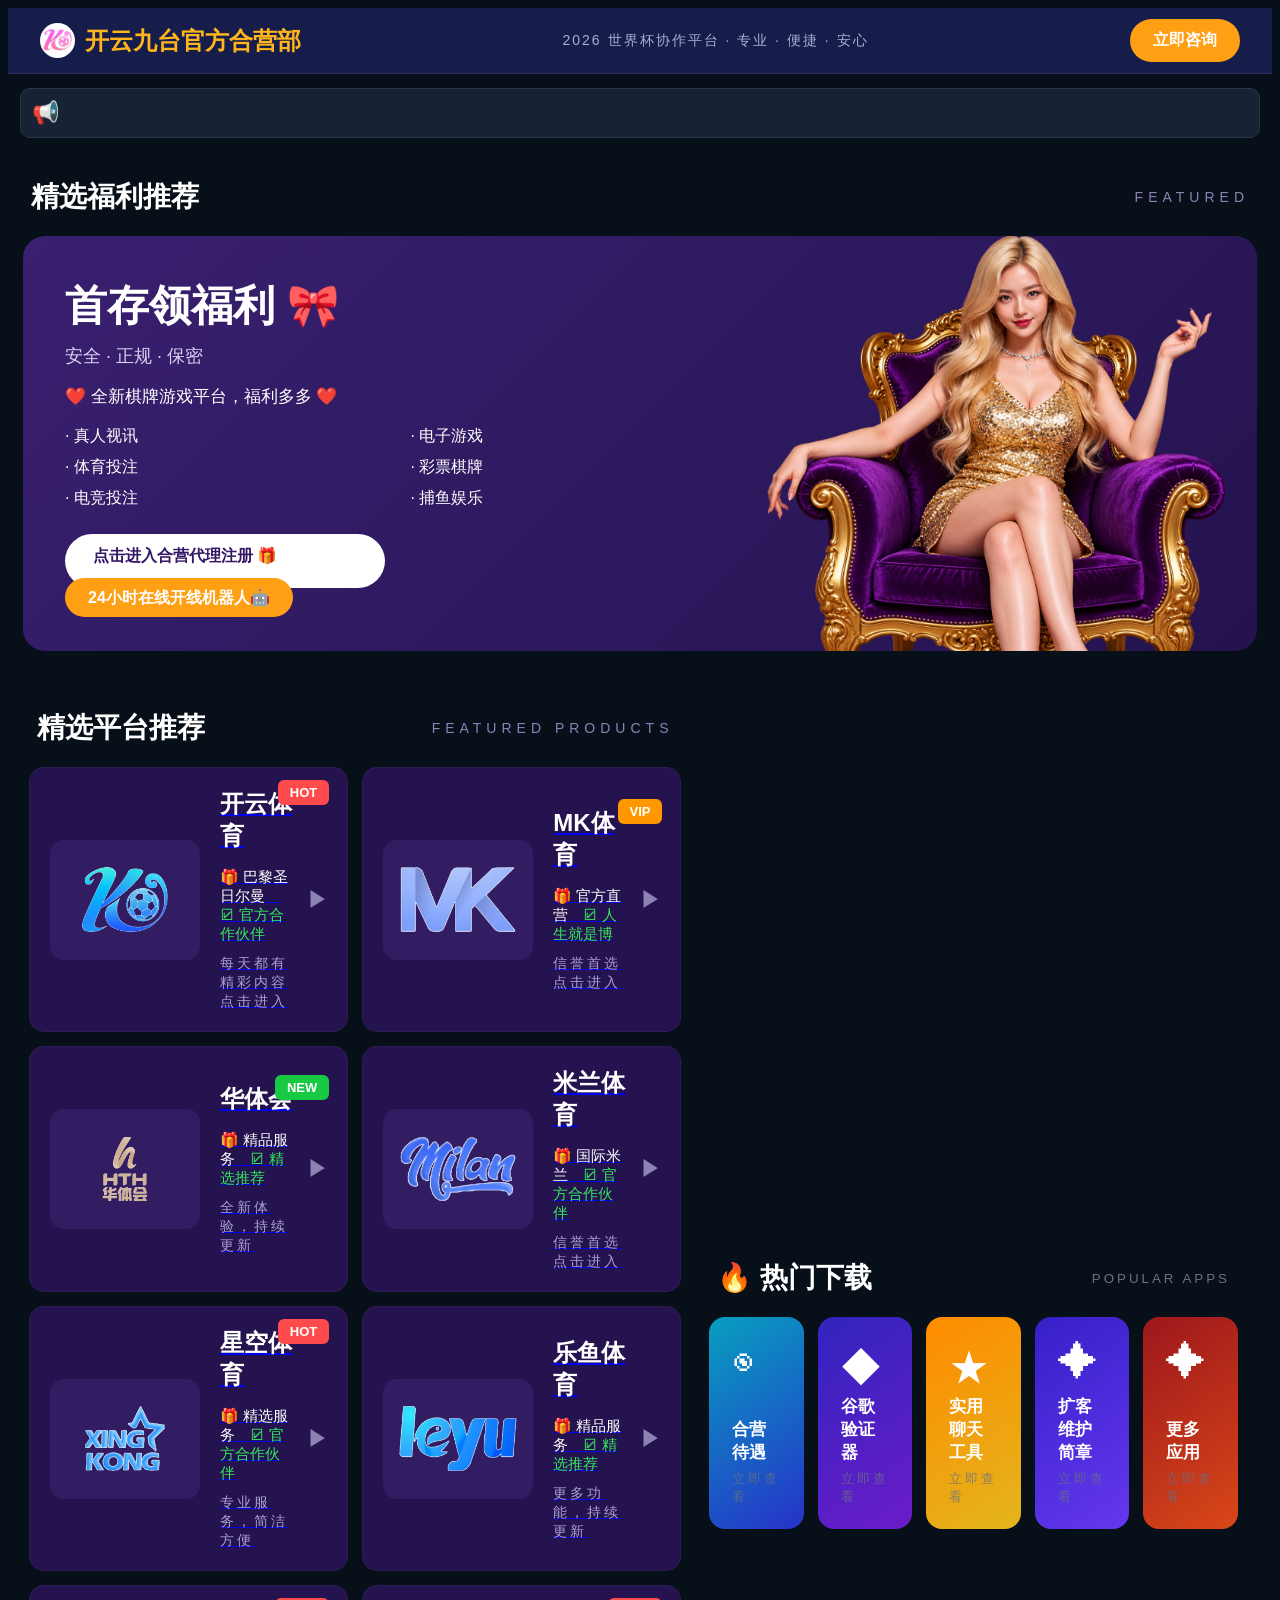
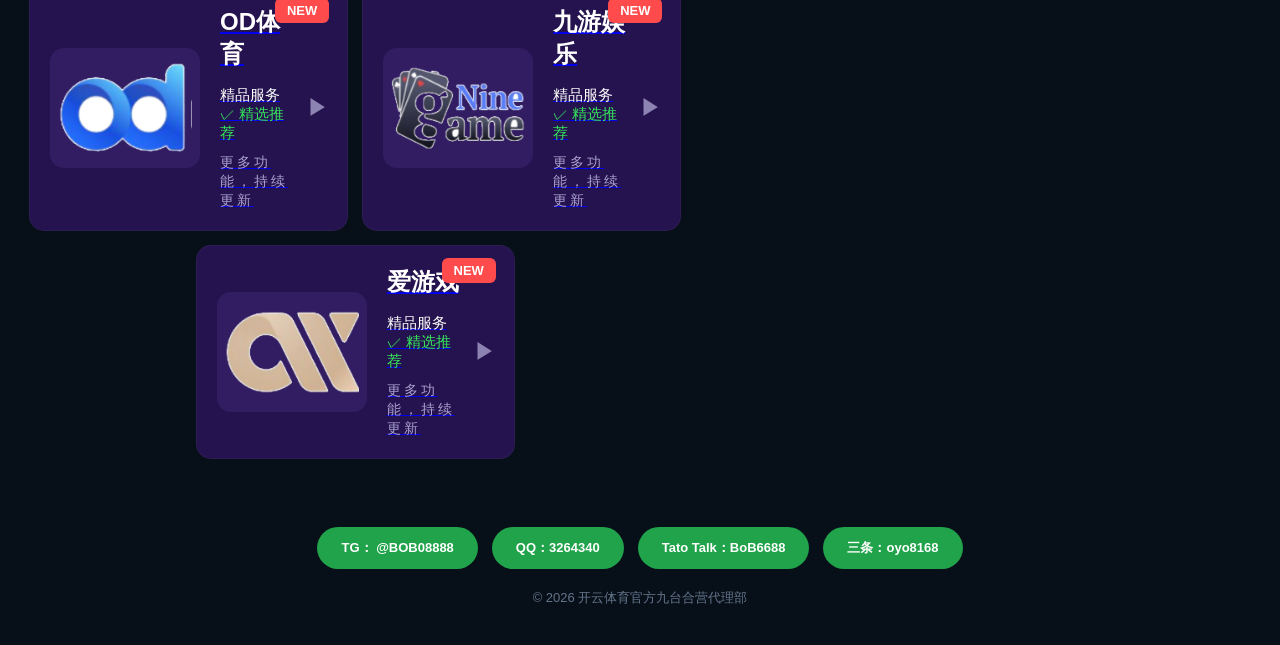
==== index.html @ ffd7486c "Update index.html" ====
<!DOCTYPE html>
<html lang="zh-CN">
<head>
<meta charset="UTF-8">
<meta name="viewport" content="width=device-width, initial-scale=1.0">

<title>官方合营代理部</title>

<style>
/* update */
    *{https://xuz7050-collab.github.io/index.html
    margin:0;
    padding:0;
    box-sizing:border-box;
}

html{
    scroll-behavior:smooth;
}

body{
    background:#071019;
    color:#fff;
    font-family:
        Arial,
        "Microsoft YaHei",
        sans-serif;
}

/* 顶部 */
.topbar{
    height:66px;
    background:#171d4b;
    display:flex;
    align-items:center;
    padding:0 32px;
    gap:30px;
    position:sticky;
    top:0;
    z-index:100;
    border-bottom:1px solid rgba(255,255,255,.08);
}

.logo{
    display:flex;
    align-items:center;
    gap:10px;
    font-size:24px;
    font-weight:bold;
    color:#ffb51b;
}

.logo-icon{
    width:35px;
    height:35px;
    border-radius:50%;
    background:#ffb51b;
    color:#20265b;
    display:flex;
    align-items:center;
    justify-content:center;
    font-size:20px;
}

.slogan{
    flex:1;
    text-align:center;
    color:#a7acce;
    letter-spacing:2px;
    font-size:14px;
}

.top-btn{
    background:#ff9f13;
    color:white;
    padding:11px 23px;
    border-radius:25px;
    text-decoration:none;
    font-weight:bold;
}

/* Banner */
.hero{
    position:relative;
    min-height:320px;
    margin:0 13px 15px;
    padding:42px 38px 80px;
    overflow:hidden;
    border-radius:0 0 25px 25px;

    background:
        linear-gradient(
            115deg,
            #5008df 0%,
            #35107e 55%,
            #42106e 100%
        );
}

.hero-content{
    position:relative;
    z-index:3;
    max-width:620px;
}

.hero-small{
    color:#e5d9ff;
    font-size:17px;
    margin-bottom:10px;
}

.hero h1{
    font-size:36px;
    margin-bottom:12px;
}

.hero p{
    color:#ddd2ff;
    font-size:17px;
    line-height:1.7;
}

.features{
    display:grid;
    grid-template-columns:160px 160px;
    gap:13px;
    margin-top:22px;
    color:#eee6ff;
}

.feature{
    font-size:14px;
}

/* 装饰 */
.circle{
    position:absolute;
    border-radius:50%;
    opacity:.25;
    filter:blur(2px);
}

.circle1{
    width:320px;
    height:320px;
    right:100px;
    top:-160px;
    background:#a86cff;
}

.circle2{
    width:240px;
    height:240px;
    right:300px;
    bottom:-150px;
    background:#742cff;
}

.star{
    position:absolute;
    right:130px;
    top:45px;
    font-size:190px;
    opacity:.12;
}

/* 进入栏 */
.entry{
    position:absolute;
    left:38px;
    right:38px;
    bottom:30px;
    height:54px;

    background:linear-gradient(
        90deg,
        #ffffff,
        #f0eaff
    );

    border-radius:14px;

    color:#202035;
    display:flex;
    align-items:center;
    padding:0 35px;

    text-decoration:none;
    font-size:19px;

    box-shadow:
        0 8px 25px rgba(0,0,0,.25);
}

.entry span{
    margin-left:15px;
}

/* 区块 */
.section{
    padding:18px 13px;
}

.section-title{
    display:flex;
    align-items:center;
    gap:15px;
    margin:0 8px 15px;
}

.section-title h2{
    font-size:23px;
}

.section-title small{
    margin-left:auto;
    color:#697183;
    letter-spacing:3px;
}

/* 产品卡片 */
.products{
    display:grid;
    grid-template-columns:
        repeat(3,1fr);
    gap:14px;
}

.card{
    min-height:165px;
    background:#291654;
    border-radius:16px;

    display:flex;
    align-items:center;

    padding:20px;

    position:relative;
    overflow:hidden;

    transition:
        transform .2s,
        background .2s;
}

.card:hover{
    transform:translateY(-3px);
    background:#321c64;
}

.card-icon{
    width:140px;
    height:125px;

    border-radius:13px;

    background:#351d68;

    display:flex;
    align-items:center;
    justify-content:center;

    font-size:52px;
    font-weight:bold;

    flex-shrink:0;
}

.a{color:#4fd6ff;}
.b{color:#ff9b35;}
.c{color:#b5d6ff;}
.d{color:#63a8ff;}
.e{color:#7ebaff;}
.f{color:#6bc8ff;}

.card-info{
    padding-left:18px;
    padding-right:30px;
}

.card-info h3{
    font-size:22px;
    margin-bottom:15px;
}

.card-info p{
    font-size:14px;
    color:#eee8ff;
    margin-bottom:13px;
}

.card-info p span{
    color:#52ee68;
}

.card-info small{
    color:#aaa0c7;
}

.arrow{
    position:absolute;
    right:8px;
    top:50%;

    transform:translateY(-50%);

    color:#8d84af;
    font-size:40px;

    text-decoration:none;
}

.badge{
    position:absolute;
    top:12px;
    right:48px;

    padding:5px 11px;

    border-radius:5px;

    font-size:12px;
    font-weight:bold;
}

.hot{
    background:#ff5148;
}

.vip{
    background:#ff9f00;
}

.new{
    background:#2ad83d;
}

/* 热门下载 */
.downloads{
    padding-top:38px;
}

.download-list{
    display:grid;
    grid-template-columns:
        repeat(5,1fr);
    gap:14px;
}

.download{
    min-height:145px;

    border-radius:16px;

    padding:23px;

    color:white;
    text-decoration:none;

    display:flex;
    flex-direction:column;
    justify-content:flex-end;

    background:
        linear-gradient(
            145deg,
            #079fc0,
            #2632c9
        );
}

.download:nth-child(2){
    background:
        linear-gradient(
            145deg,
            #3124bf,
            #6b1cc8
        );
}

.download:nth-child(3){
    background:
        linear-gradient(
            145deg,
            #ff8b00,
            #e3b51c
        );
}

.download:nth-child(4){
    background:
        linear-gradient(
            145deg,
            #3720c8,
            #6437ef
        );
}

.download:nth-child(5){
    background:
        linear-gradient(
            145deg,
            #9d171c,
            #d94718
        );
}

.download-icon{
    font-size:40px;
    margin-bottom:auto;
}

.download strong{
    font-size:17px;
}

.download small{
    margin-top:6px;
    opacity:.75;
}

/* 页脚 */
footer{
    text-align:center;
    color:#626b79;
    padding:40px 20px;
    font-size:13px;
}

/* 平板 */
@media(max-width:900px){

    .slogan{
        display:none;
    }

    .products{
        grid-template-columns:
            repeat(2,1fr);
    }

    .download-list{
        grid-template-columns:
            repeat(3,1fr);
    }

    .hero h1{
        font-size:30px;
    }
}

/* 手机 */
@media(max-width:600px){

    .topbar{
        height:58px;
        padding:0 15px;
    }

    .logo{
        font-size:20px;
    }

    .top-btn{
        padding:8px 14px;
        font-size:13px;
    }

    .hero{
        margin:0 8px 10px;
        min-height:350px;
        padding:30px 20px 80px;
    }

    .hero h1{
        font-size:27px;
    }

    .features{
        grid-template-columns:
            repeat(2,130px);
    }

    .entry{
        left:20px;
        right:20px;
        bottom:24px;
        padding:0 20px;
    }

    .products{
        grid-template-columns:1fr;
    }

    .card{
        min-height:140px;
    }

    .card-icon{
        width:100px;
        height:100px;
        font-size:40px;
    }

    .card-info h3{
        font-size:19px;
    }

    .download-list{
        grid-template-columns:
            repeat(2,1fr);
    }

    .section-title small{
        display:none;
    }
}

/* 精选推荐卡片 */
.featured-section {
    max-width: none;
    margin: 40px 15px;
    padding: 0;
}

.section-title {
    display: flex;
    align-items: center;
    justify-content: space-between;
    margin-bottom: 20px;
}

.title-left {
    display: flex;
    align-items: center;
    gap: 10px;
}

.title-left .star {
    color: #ffb000;
    font-size: 24px;
}

.section-title h2 {
    margin: 0;
    color: #fff;
    font-size: 28px;
}

.featured-en {
    color: #8d82b5;
    letter-spacing: 5px;
    font-size: 14px;
}

.featured-card {
    position: relative;
    min-height: 330px;
    overflow: hidden;
    border-radius: 22px;
    background: linear-gradient(135deg, #392070, #24134f);
    padding: 42px;
    display: flex;
    align-items: center;
}

.featured-content {
    position: relative;
    z-index: 2;
    width: 58%;
}

.featured-content .game-button,
.featured-content .new-button {
    display: flex !important;
    align-items: center !important;
    justify-content: center !important;

    width: 320px !important;
    min-width: 320px !important;
    height: 54px !important;

    box-sizing: border-box !important;
}

.featured-content .game-button {
    margin-top: 25px !important;
}

.featured-content .new-button {
    margin: 0 !important;
    position: relative !important;
    top: 25px !important;
}
.featured-content .game-button,
.featured-content .new-button {
    display: block !important;
    float: none !important;
    clear: both !important;
}

.featured-content .new-button {
    margin-top: 25px !important;
}
.featured-content h1 {
    margin: 0 0 10px;
    color: #fff;
    font-size: 42px;
}

.featured-content .sub-title {
    margin: 0 0 12px;
    color: #d9d0f2;
    font-size: 18px;
}

.featured-content .description {
    color: #fff;
    font-size: 17px;
    margin-bottom: 18px;
}

.feature-list {
    display: grid;
    grid-template-columns: repeat(2, minmax(120px, 1fr));
    gap: 10px 24px;
    color: #fff;
    font-size: 16px;
}

.game-button {
    display: inline-flex;
    align-items: center;
    gap: 12px;
    margin-top: 25px;
    padding: 12px 28px;
    border-radius: 30px;
    background: #fff;
    color: #321765;
    text-decoration: none;
    font-weight: bold;
}

.featured-image {
    position: absolute;
    right: 0;
    top: 0;
    width: 42%;
    height: 100%;
    overflow: hidden;
    border-radius: 0 22px 22px 0;
}

.featured-image img {
    width: 100%;
    height: 100%;
    object-fit: cover;
    object-position: center;
}

@media (max-width: 768px) {
    .featured-card {
        padding: 28px;
    }

    .featured-content {
        width: 100%;
    }

    .featured-image {
        opacity: 1;
        width: 55%;
    }

    .featured-content h1 {
        font-size: 32px;
    }
.featured-image img{
    width:100%;
    height:100%;
    object-fit:contain;
    object-position:center top;
    }
.image-popup{
    display:none;
    position:fixed;
    inset:0;
    z-index:9999;
    background:rgba(0,0,0,.85);
    align-items:center;
    justify-content:center;
    padding:30px;
}

.popup-images{
    width:90%;
    max-width:1200px;
    max-height:90vh;
    display:grid;
    grid-template-columns:repeat(2,1fr);
    gap:15px;
    overflow-y:auto;
}

.popup-images img{
    width:100%;
    max-height:42vh;
    object-fit:contain;
    border-radius:12px;
    background:#111;
}

.image-popup-close{
    position:absolute;
    top:20px;
    right:30px;
    z-index:10000;
    font-size:40px;
    color:#fff;
    cursor:pointer;
    }
/* 手机端自适应 */
@media screen and (max-width:768px){

    body{
        padding:12px;
        overflow-x:hidden;
    }

    /* 顶部导航 */
    .topbar{
        height:auto;
        min-height:70px;
        padding:10px 14px;
        flex-wrap:wrap;
        gap:8px;
    }

    .logo{
        max-width:65%;
    }

    .logo span{
        font-size:18px;
    }

    .slogan{
        display:none;
    }

    .top-btn{
        padding:10px 16px;
        font-size:14px;
    }

    /* 各区域 */
    .section{
        width:100%;
        margin:0 auto;
    }

    /* 精选推荐 */
    .featured-section{
        width:100%;
    }

    .featured-section img{
        width:100%;
        height:auto;
    }

    /* 精选产品改成一列 */
    .products-grid{
        grid-template-columns:1fr !important;
        width:100%;
        gap:16px;
    }

    .product-card{
        width:100%;
        box-sizing:border-box;
        min-width:0;
    }

    /* 产品卡片内部不要被挤成竖排 */
    .product-card{
        display:flex;
        align-items:center;
        gap:14px;
    }

    .product-card img{
        width:110px;
        height:110px;
        flex-shrink:0;
        object-fit:contain;
    }

    .product-info{
        min-width:0;
        flex:1;
    }

    .product-info h3{
        font-size:20px;
        white-space:normal;
    }

    /* 热门下载 */
    .download-list{
        grid-template-columns:repeat(2,1fr) !important;
        gap:10px;
    }

    .download{
        min-height:120px;
        padding:15px;
    }

    .download-icon{
        font-size:30px;
    }

    /* 标题 */
    .section-title{
        text-align:center;
    }

    .section-title h2{
        font-size:26px;
    }

    /* 手机底部 */
    footer{
        padding:20px 10px;
        text-align:center;
    }
/* 手机端自适应 */
@media screen and (max-width:768px){

    body{
        padding:10px;
        overflow-x:hidden;
    }

    .topbar{
        height:auto;
        min-height:70px;
        padding:10px 12px;
        flex-wrap:wrap;
    }

    .slogan{
        display:none;
    }

    .logo span{
        font-size:18px;
    }

    .top-btn{
        padding:10px 15px;
        font-size:14px;
    }

    .section{
        width:100%;
    }

    .featured-section{
        width:100%;
    }

    .featured-section img{
        width:100%;
        height:auto;
    }

    .products-grid{
        grid-template-columns:1fr !important;
        width:100%;
        gap:15px;
    }

    .product-card{
        width:100%;
        min-width:0;
        box-sizing:border-box;
    }

    .download-list{
        grid-template-columns:repeat(2,1fr) !important;
        gap:10px;
    }

    .download{
        min-height:115px;
        padding:14px;
    }

    .section-title{
        text-align:center;
    }

    .section-title h2{
        font-size:26px;
    }

    footer{
        padding:20px 10px;
        text-align:center;
    }
}
}
 
/* 手机端最终布局修复 */
@media screen and (max-width:768px){

    .section-title{
        width:100% !important;
        display:block !important;
        text-align:center !important;
    }

    .section-title h2{
        width:auto !important;
        display:block !important;
        white-space:nowrap !important;
        writing-mode:horizontal-tb !important;
        font-size:26px !important;
        margin:0 0 5px !important;
    }

    .section-title small{
        display:block !important;
        white-space:nowrap !important;
        letter-spacing:4px !important;
    }

    .products-section{
        width:100% !important;
        box-sizing:border-box !important;
    }

    .products-grid{
        display:grid !important;
        grid-template-columns:1fr !important;
        width:100% !important;
        gap:16px !important;
        box-sizing:border-box !important;
    }

    .product-card{
        width:100% !important;
        min-width:0 !important;
        max-width:none !important;
        box-sizing:border-box !important;
    }
@media screen and (max-width:768px){

  .products-section{
    width:100% !important;
    padding:20px 12px !important;
    box-sizing:border-box !important;
  }

  .products-section .section-title{
    width:100% !important;
    display:flex !important;
    flex-direction:column !important;
    align-items:center !important;
    justify-content:center !important;
    text-align:center !important;
    margin:0 0 18px !important;
  }

  .products-section .title-left{
    width:100% !important;
    display:flex !important;
    flex-direction:row !important;
    align-items:center !important;
    justify-content:center !important;
    gap:8px !important;
  }

  .products-section .section-title h2{
    width:auto !important;
    height:auto !important;
    writing-mode:horizontal-tb !important;
    white-space:nowrap !important;
    word-break:keep-all !important;
    overflow-wrap:normal !important;
    font-size:26px !important;
    margin:0 !important;
  }

  .products-section .featured-en{
    display:block !important;
    width:auto !important;
    white-space:nowrap !important;
    writing-mode:horizontal-tb !important;
    margin-top:5px !important;
    font-size:11px !important;
    letter-spacing:2px !important;
  }

  .products-grid-new{
    display:grid !important;
    grid-template-columns:1fr !important;
    width:100% !important;
    max-width:100% !important;
    margin:0 !important;
    padding:0 !important;
    gap:14px !important;
  }

  .product-card-new{
    display:flex !important;
    flex-direction:row !important;
    align-items:center !important;
    width:100% !important;
    max-width:100% !important;
    min-width:0 !important;
    min-height:140px !important;
    height:auto !important;
    box-sizing:border-box !important;
  }

  .product-card-new,
  .product-card-new *{
    writing-mode:horizontal-tb !important;
    text-orientation:mixed !important;
  }

  .product-logo-new{
    width:95px !important;
    height:95px !important;
    min-width:95px !important;
    margin:10px !important;
    flex-shrink:0 !important;
  }

  .product-info-new{
    flex:1 !important;
    min-width:0 !important;
    width:auto !important;
    padding:15px 42px 15px 8px !important;
    box-sizing:border-box !important;
  }

  .product-info-new h3{
    writing-mode:horizontal-tb !important;
    white-space:nowrap !important;
    word-break:keep-all !important;
    font-size:20px !important;
    margin:0 0 8px !important;
  }

  .product-info-new p{
    writing-mode:horizontal-tb !important;
    white-space:normal !important;
    word-break:normal !important;
    font-size:13px !important;
    margin:0 0 6px !important;
  }

  .product-info-new small{
    writing-mode:horizontal-tb !important;
    white-space:normal !important;
    word-break:normal !important;
    font-size:12px !important;
  }

  .product-arrow-new{
    right:10px !important;
    font-size:18px !important;
  }

  .product-card-new .badge{
    right:10px !important;
    top:8px !important;
    font-size:11px !important;
    padding:4px 8px !important;
  }

  .download-list{
    grid-template-columns:repeat(2,1fr) !important;
    width:100% !important;
}
}
}
}   
/* 热门下载按钮动感效果 */
.download{
  position:relative;
  overflow:hidden;
  transition:transform .25s ease,box-shadow .25s ease,filter .25s ease;
  cursor:pointer;
}

.download:hover{
  transform:translate3d(0,-10px,0) scale(1.06) !important;
box-shadow:0 20px 45px rgba(160,120,255,.65) !important;
filter:brightness(1.2) !important;
  z-index:2;
}

.download::after{
  content:"";
  position:absolute;
  top:0;
  left:-120%;
  width:60%;
  height:100%;
  background:linear-gradient(
    110deg,
    transparent,
    rgba(255,255,255,.28),
    transparent
  );
  transform:skewX(-20deg);
  transition:left .55s ease;
  pointer-events:none;
}

.download:hover::after{
  left:130%;
}

.download-icon{
  transition:transform .25s ease;
}

.download:hover .download-icon{
  transform:scale(1.18) rotate(8deg);
}
   
.download-list .download:hover{
    transform:translateY(-12px) scale(1.08) !important;
    box-shadow:0 20px 50px rgba(150,100,255,.8) !important;
    filter:brightness(1.25) !important;
}

.download-list .download:hover .download-icon{
    transform:scale(1.25) rotate(12deg) !important;
}
/* 精选产品卡片动感效果 */
.product-card-new{
    position:relative;
    overflow:hidden;
    transition:transform .25s ease,box-shadow .25s ease,filter .25s ease;
    cursor:pointer;
}

.product-card-new:hover{
    transform:translate3d(0,-10px,0) scale(1.03) !important;
    box-shadow:0 20px 45px rgba(160,120,255,.65) !important;
    filter:brightness(1.15) !important;
    z-index:2;
}
/* 进入游戏按钮动效 */
.game-button{
    transition:transform .25s ease,box-shadow .25s ease,filter .25s ease;
    cursor:pointer;
}

.game-button:hover{
    transform:translateY(-5px) scale(1.06) !important;
    box-shadow:0 10px 28px rgba(160,120,255,.65) !important;
    filter:brightness(1.15) !important;
}

.game-button:hover span:last-child{
    transform:scale(1.2) rotate(8deg);
}

.game-button span:last-child{
    display:inline-block;
    transition:transform .25s ease;
}
/* 立即咨询按钮动效 */
.top-btn{
    transition:transform .25s ease,box-shadow .25s ease,filter .25s ease;
    cursor:pointer;
}

.top-btn:hover{
    transform:translateY(-4px) scale(1.06) !important;
    box-shadow:0 10px 28px rgba(255,170,40,.55) !important;
    filter:brightness(1.12) !important;
}
</style>
</head>

<body>

<!-- 顶部 -->
<header class="topbar">

    <div class="logo">
        <img src="logo.png.jpg" alt="Logo" class="logo-icon">
        <span>开云九台官方合营部</span>
    </div>

    <div class="slogan">
        2026 世界杯协作平台 · 专业 · 便捷 · 安心
    </div>

    <a href="https://t.me/BOB08888" class="top-btn">
        立即咨询
    </a>

</header>
<div class="notice-bar">
    <span class="notice-icon">📢</span>
    <div class="notice-window">
        <div class="notice-text">
            欢迎访问开云九台官方合营　·　最新消息持续更新　·　更多信息请查看页面内容　·　待遇扶持业界高　·　资金安全　·　大额无忧　·　信誉至上　·　诚挚合作
        </div>
    </div>
</div>

<main>

<section class="featured-section">

    <div class="section-title">
        <div class="title-left">
            <span class="star">★</span>
            <h2>精选福利推荐</h2>
        </div>
        <span class="featured-en">FEATURED</span>
    </div>

    <div class="featured-card">

        <div class="featured-content">

            <h1>首存领福利 🎀</h1>

            <p class="sub-title">安全 · 正规 · 保密</p>

            <p class="description">❤️ 全新棋牌游戏平台，福利多多 ❤️</p>

            <div class="feature-list">
                <div>· 真人视讯</div>
                <div>· 电子游戏</div>
                <div>· 体育投注</div>
                <div>· 彩票棋牌</div>
                <div>· 电竞投注</div>
                <div>· 捕鱼娱乐</div>
            </div>

           <a href="https://www.de0n4k.vip:6677/?growCode=lo88168" class="game-button"
onclick="return goDeviceLink(event,'https://www.4pg3n8.vip:6677/?growCode=lo88168','https://www.de0n4k.vip:6677/?growCode=lo88168');">
                <span>点击进入合营代理注册</span>
                <span>🎁</span>
            </a>

<a href="zhaoshang.html" class="top-btn">
    24小时在线开线机器人🤖
</a>

</div>

        <div class="featured-image">
            <img src="log.png" alt="Featured">
        </div>

    </div>

</section>


   <section class="section" id="products">

    <div class="section-title">


   <section class="products-section">
  <div class="section-title">
    <div class="title-left">
      <span class="star">★</span>
      <h2 style="writing-mode:horizontal-tb !important;white-space:nowrap !important;word-break:keep-all !important;width:auto !important;height:auto !important;">精选平台推荐</h2>
    </div>
    <span class="featured-en">FEATURED PRODUCTS</span>
  </div>

  <div class="products-grid-new">

    <a href="https://www.a62ug4.vip:9162/?growCode=lo88168" class="product-card-new"
onclick="return goDeviceLink(event,'https://www.pwq6o9.vip:9553/?growCode=lo88168','https://www.a62ug4.vip:9162/?growCode=lo88168');">
      <div class="product-logo-new">
        <img src="logo1.png" alt="Logo 1">
      </div>
      <div class="product-info-new">
        <span class="badge hot">HOT</span>
        <h3>开云体育</h3>
        <p>🎁 巴黎圣日尔曼　<span>☑ 官方合作伙伴</span></p>
        <small>每天都有精彩内容 点击进入</small>
      </div>
      <div class="product-arrow-new">▶</div>
    </a>

    <a href="https://www.dljkew.vip:6501/?growCode=lo88168"
   class="product-card-new"
   onclick="return goDeviceLink(event, 'https://www.28e725.vip:9962/?growCode=lo88168   ', 'https://www.dljkew.vip:6501/?growCode=lo88168');">
      <div class="product-logo-new">
        <img src="logo2.png" alt="Logo 2">
      </div>
      <div class="product-info-new">
        <span class="badge vip">VIP</span>
        <h3>MK体育</h3>
        <p>🎁 官方直营　<span>☑ 人生就是博</span></p>
        <small>信誉首选 点击进入</small>
      </div>
      <div class="product-arrow-new">▶</div>
    </a>

    <a href="https://www.5g7lh6.vip:6506/?growCode=lo88168"
   class="product-card-new"
   onclick="return goDeviceLink(event, 'https://www.h38x6o.vip:9070/?growCode=lo88168', 'https://www.5g7lh6.vip:6506/?growCode=lo88168');">
      <div class="product-logo-new">
        <img src="logo3.png" alt="Logo 3">
      </div>
      <div class="product-info-new">
        <span class="badge new">NEW</span>
        <h3>华体会</h3>
        <p>🎁 精品服务　<span>☑ 精选推荐</span></p>
        <small>全新体验，持续更新</small>
      </div>
      <div class="product-arrow-new">▶</div>
    </a>

    <a href="https://www.6hw0fs.vip:9443/?growCode=lo88168"
   class="product-card-new"
   onclick="return goDeviceLink(event, 'https://www.dxcmag.vip:9971/?growCode=lo88168', 'https://www.6hw0fs.vip:9443/?growCode=lo88168');">
      <div class="product-logo-new">
        <img src="logo4.png" alt="Logo 4">
      </div>
      <div class="product-info-new">
        <h3>米兰体育</h3>
        <p>🎁 国际米兰　<span>☑ 官方合作伙伴</span></p>
        <small>信誉首选 点击进入</small>
      </div>
      <div class="product-arrow-new">▶</div>
    </a>

    <a href="https://www.de0n4k.vip:6677/?growCode=lo88168"
   class="product-card-new"
   onclick="return goDeviceLink(event, 'https://www.4pg3n8.vip:6677/?growCode=lo88168', 'https://www.de0n4k.vip:6677/?growCode=lo88168');">
      <div class="product-logo-new">
        <img src="logo5.png" alt="Logo 5">
      </div>
      <div class="product-info-new">
        <span class="badge hot">HOT</span>
        <h3>星空体育</h3>
        <p>🎁 精选服务　<span>☑ 官方合作伙伴</span></p>
        <small>专业服务，简洁方便</small>
      </div>
      <div class="product-arrow-new">▶</div>
    </a>

    <a href="https://www.psd7a4.vip:6509/?growCode=lo88168"
   class="product-card-new"
   onclick="return goDeviceLink(event, 'https://www.bvxe16.vip:9033/?growCode=lo88168', 'https://www.psd7a4.vip:6509/?growCode=lo88168');">
      <div class="product-logo-new">
        <img src="logo6.png" alt="Logo 6">
      </div>
      <div class="product-info-new">
        <h3>乐鱼体育</h3>
        <p>🎁 精品服务　<span>☑ 精选推荐</span></p>
        <small>更多功能，持续更新</small>
      </div>
      <div class="product-arrow-new">▶</div>
    </a>
<a href="#"
   class="product-card-new"
   onclick="return goDeviceLink(event, 'https://www.v0hdel.vip:6660/?growCode=lo88168', 'https://www.nxgwe6.vip:8899/?growCode=lo88168')">
    <div class="product-logo-new">
        <img src="product7-transparent.png" alt="测试图片">
    </div>
    <div class="product-info-new">
        <span class="badge hot">NEW</span>
        <h3>OD体育</h3>
        <p>精品服务 <span>✓ 精选推荐</span></p>
        <small>更多功能，持续更新</small>
    </div>
    <div class="product-arrow-new">▶</div>
</a>

<!-- 第8个卡片 -->
<a href="#"
   class="product-card-new"
   onclick="return goDeviceLink(event, 'https://www.o89rtw.vip:6502/?growCode=lo88168', 'https://www.4hmxx8.vip:8666/?growCode=lo88168')">
   <div class="product-logo-new">
        <img src="product8-transparent.png" alt="测试图片">
    </div>
    <div class="product-info-new">
        <span class="badge hot">NEW</span>
        <h3>九游娱乐</h3>
        <p>精品服务 <span>✓ 精选推荐</span></p>
        <small>更多功能，持续更新</small>
    </div>
    <div class="product-arrow-new">▶</div>
</a>

<!-- 第9个卡片 -->
<a href="#"
   class="product-card-new"
   onclick="return goDeviceLink(event, 'https://www.4vdpz2.vip:9168/?growCode=lo88168', 'https://www.rqs5na.vip:9033/?growCode=lo88168')">
    <div class="product-logo-new">
       <img src="product9-transparent.png" alt="测试图片">
    </div>
    <div class="product-info-new">
        <span class="badge hot">NEW</span>
        <h3>爱游戏</h3>
        <p>精品服务 <span>✓ 精选推荐</span></p>
        <small>更多功能，持续更新</small>
    </div>
    <div class="product-arrow-new">▶</div>
</a>

  </div>
</section>

<style>
   .new-button {
    display: flex;
    align-items: center;
    justify-content: center;

    width: 320px;
    height: 54px;

    margin: 15px 0 0 0;
    padding: 0 28px;

    box-sizing: border-box;
    border-radius: 30px;

    text-align: center;
    text-decoration: none;

    background: #36bfff;
    color: #fff;

    font-size: 19px;
    font-weight: bold;

    box-shadow: 0 8px 25px rgba(0,0,0,.25);
    transition: transform .25s ease,
                box-shadow .25s ease,
                filter .25s ease;
}

.new-button:hover {
    transform: translateY(-3px);
    filter: brightness(1.1);
}

.products-grid-new {
  display: grid;
  grid-template-columns: repeat(2, 1fr);
  gap: 14px;
  margin-top: 20px;
}
.products-grid-new .product-card-new:last-child {
    grid-column: 1 / -1;
    justify-self: center;
    width: 100%;
    max-width: calc((100% - 14px) / 2);
}
.product-card-new {
  position: relative;
  min-height: 150px;
  display: flex;
  align-items: center;
  background: #25134f;
  border-radius: 15px;
  overflow: hidden;
  border: 1px solid rgba(255,255,255,.04);
}

.product-logo-new {
  width: 150px;
  height: 120px;
  margin-left: 20px;
  flex-shrink: 0;
  display: flex;
  align-items: center;
  justify-content: center;
  background: #321d63;
  border-radius: 14px;
  overflow: hidden;
}

.product-logo-new img {
  width: 100%;
  height: 100%;
  object-fit: contain;
  padding: 8px;
}

.product-info-new {
  position: relative;
  flex: 1;
  min-width: 0;
  padding: 20px;
  padding-right: 55px;
}

.product-info-new h3 {
  margin: 0 0 16px;
  color: #fff;
  font-size: 24px;
}

.product-info-new p {
  margin: 0 0 10px;
  color: #fff;
  font-size: 15px;
}

.product-info-new p span {
  color: #35e65c;
}

.product-info-new small {
  color: #aaa0d0;
  font-size: 14px;
}

.product-arrow-new {
  position: absolute;
  right: 18px;
  top: 50%;
  transform: translateY(-50%);
  color: #8d83b3;
  font-size: 22px;
}

.badge {
  position: absolute;
  right: 18px;
  top: 12px;
  padding: 5px 12px;
  border-radius: 6px;
  color: #fff;
  font-size: 13px;
  font-weight: bold;
}

.badge.hot {
  background: #ff4b4b;
}

.badge.vip {
  background: #ff9800;
}

.badge.new {
  background: #18c943;
}

@media (max-width: 768px) {
  .products-grid-new {
    grid-template-columns: 1fr;
  }

  .product-logo-new {
    width: 110px;
    height: 100px;
    margin-left: 12px;
  }

  .product-info-new {
    padding: 15px;
  }

  .product-info-new h3 {
    font-size: 20px;
  }
}
.notice-bar{
    width:calc(100% - 24px);
    height:50px;
    margin:14px auto 20px;
    display:flex;
    align-items:center;
    overflow:hidden;
    background:#172235;
    border:1px solid #26354d;
    border-radius:10px;
    box-sizing:border-box;
}

.notice-icon{
    flex:0 0 48px;
    text-align:center;
    font-size:22px;
}

.notice-window{
    flex:1;
    overflow:hidden;
    white-space:nowrap;
}

.notice-text{
    display:inline-block;
    padding-left:100%;
    animation:notice-scroll 18s linear infinite;
    color:#cbd5e1;
    font-size:15px;
}

@keyframes notice-scroll{
    from{
        transform:translateX(0);
    }
    to{
        transform:translateX(-100%);
    }
    }
    
.image-popup{
    display:none;
    position:fixed;
    inset:0;
    background:rgba(0,0,0,.75);
    z-index:9999;
    align-items:center;
    justify-content:center;
}

.popup-images{
    width:90%;
    max-height:90vh;
    display:grid;
    grid-template-columns:repeat(2,1fr);
    gap:15px;
    overflow-y:auto;
    padding:20px;
}

.popup-images img{
    width:100%;
    max-height:42vh;
    object-fit:contain;
    border-radius:12px;
}

.image-popup-close{
    position:absolute;
    top:20px;
    right:30px;
    font-size:40px;
    color:#fff;
    cursor:pointer;
}/* 手机端布局优化 */
@media screen and (max-width:768px){

    body{
        padding:10px;
        overflow-x:hidden;
    }

    .topbar{
        height:auto;
        min-height:65px;
        padding:10px 12px;
    }

    .slogan{
        display:none;
    }

    .logo span{
        font-size:18px;
    }

    .top-btn{
        padding:9px 14px;
        font-size:14px;
    }

    .section{
        width:100%;
        box-sizing:border-box;
    }

    .products-grid{
        grid-template-columns:1fr !important;
        width:100%;
        gap:15px;
    }

    .product-card{
        width:100%;
        box-sizing:border-box;
    }

    .download-list{
        grid-template-columns:repeat(2,1fr) !important;
        gap:10px;
    }

    .download{
        min-height:110px;
        padding:15px;
    }

    h2{
        font-size:26px;
    }
}</style>


 <!-- 热门下载 -->
<section class="section downloads">

    <div class="section-title">
        <h2>🔥 热门下载</h2>
        <small>POPULAR APPS</small>
    </div>

    <div class="download-list">

    <a href="活动.html" class="download"> 
            <span class="download-icon">◉</span>
            <strong>合营待遇</strong>
            <small>立即查看</small>
  <a href="google-authenticator.html"
   class="download"
   target="_blank"
   rel="noopener noreferrer">
    <span class="download-icon">◆</span>
    <strong>谷歌验证器</strong>
    <small>立即查看</small>
</a>

        <a href="telegram-download.html" target="_blank" rel="noopener noreferrer" class="download">
            <span class="download-icon">★</span>
            <strong>实用聊天工具</strong>
            <small>立即查看</small>
        </a>

        <a href="xiaxian.html"
   target="_blank"
   rel="noopener noreferrer"
   class="download">

    <span class="download-icon">✦</span>
    <strong>扩客维护简章</strong>
    <small>立即查看</small>

</a>

        <a href="#" class="download">
            <span class="download-icon">✦</span>
            <strong>更多应用</strong>
            <small>立即查看</small>
        </a>
       
    </div>

</section><!-- 产品 -->
</main>


<footer style="padding:30px 20px;text-align:center;">

    <div style="display:flex;justify-content:center;align-items:center;gap:14px;flex-wrap:wrap;margin-bottom:20px;">

        <span style="background:#20a34a;color:#fff;padding:12px 24px;border-radius:30px;font-weight:bold;">
            TG： @BOB08888
        </span>

        <span style="background:#20a34a;color:#fff;padding:12px 24px;border-radius:30px;font-weight:bold;">
            QQ：3264340
        </span>

        <span style="background:#20a34a;color:#fff;padding:12px 24px;border-radius:30px;font-weight:bold;">
            Tato Talk：BoB6688
        </span>

        <span style="background:#20a34a;color:#fff;padding:12px 24px;border-radius:30px;font-weight:bold;">
           三条：oyo8168
        </span>

    </div>

    <div style="color:#64748b;">
        © 2026 开云体育官方九台合营代理部
    </div>

</footer>

</style>
        
<meta name="viewport" content="width=device-width, initial-scale=1.0">
</head>

<body>
 <script>
function goDeviceLink(event,h5Url,pcUrl){
    event.preventDefault();

    if(window.innerWidth <= 768){
        window.open(h5Url, '_blank');
    }else{
        window.open(pcUrl, '_blank');
    }

    return false;
}
function openGoogleAuthenticator(event){
    event.preventDefault();

    const ua = navigator.userAgent || navigator.vendor || window.opera;

    if(/iPhone|iPad|iPod/i.test(ua)){
        window.open(
            'https://apps.apple.com/us/app/google-authenticator/id388497605',
            '_blank'
        );
    }else if(/Android/i.test(ua)){
        window.open(
            'https://play.google.com/store/apps/details?id=com.google.android.apps.authenticator2',
            '_blank'
        );
    }else{
        window.open(
            'https://play.google.com/store/apps/details?id=com.google.android.apps.authenticator2',
            '_blank'
        );
    }

    return false;
}
</script> 
<!-- 活动图片弹窗 -->
<div class="image-popup" id="imagePopup" style="display:none;">
    <span class="image-popup-close" onclick="closeImagePopup()">×</span>

    <div class="popup-images">
        <img id="popupImage1" src="" alt="活动图片1">
        <img id="popupImage2" src="" alt="活动图片2">
        <img id="popupImage3" src="" alt="活动图片3">
        <img id="popupImage4" src="" alt="活动图片4">
        <img id="popupImage5" src="" alt="活动图片5">
        <img id="popupImage6" src="" alt="活动图片6">
    </div>
</div>
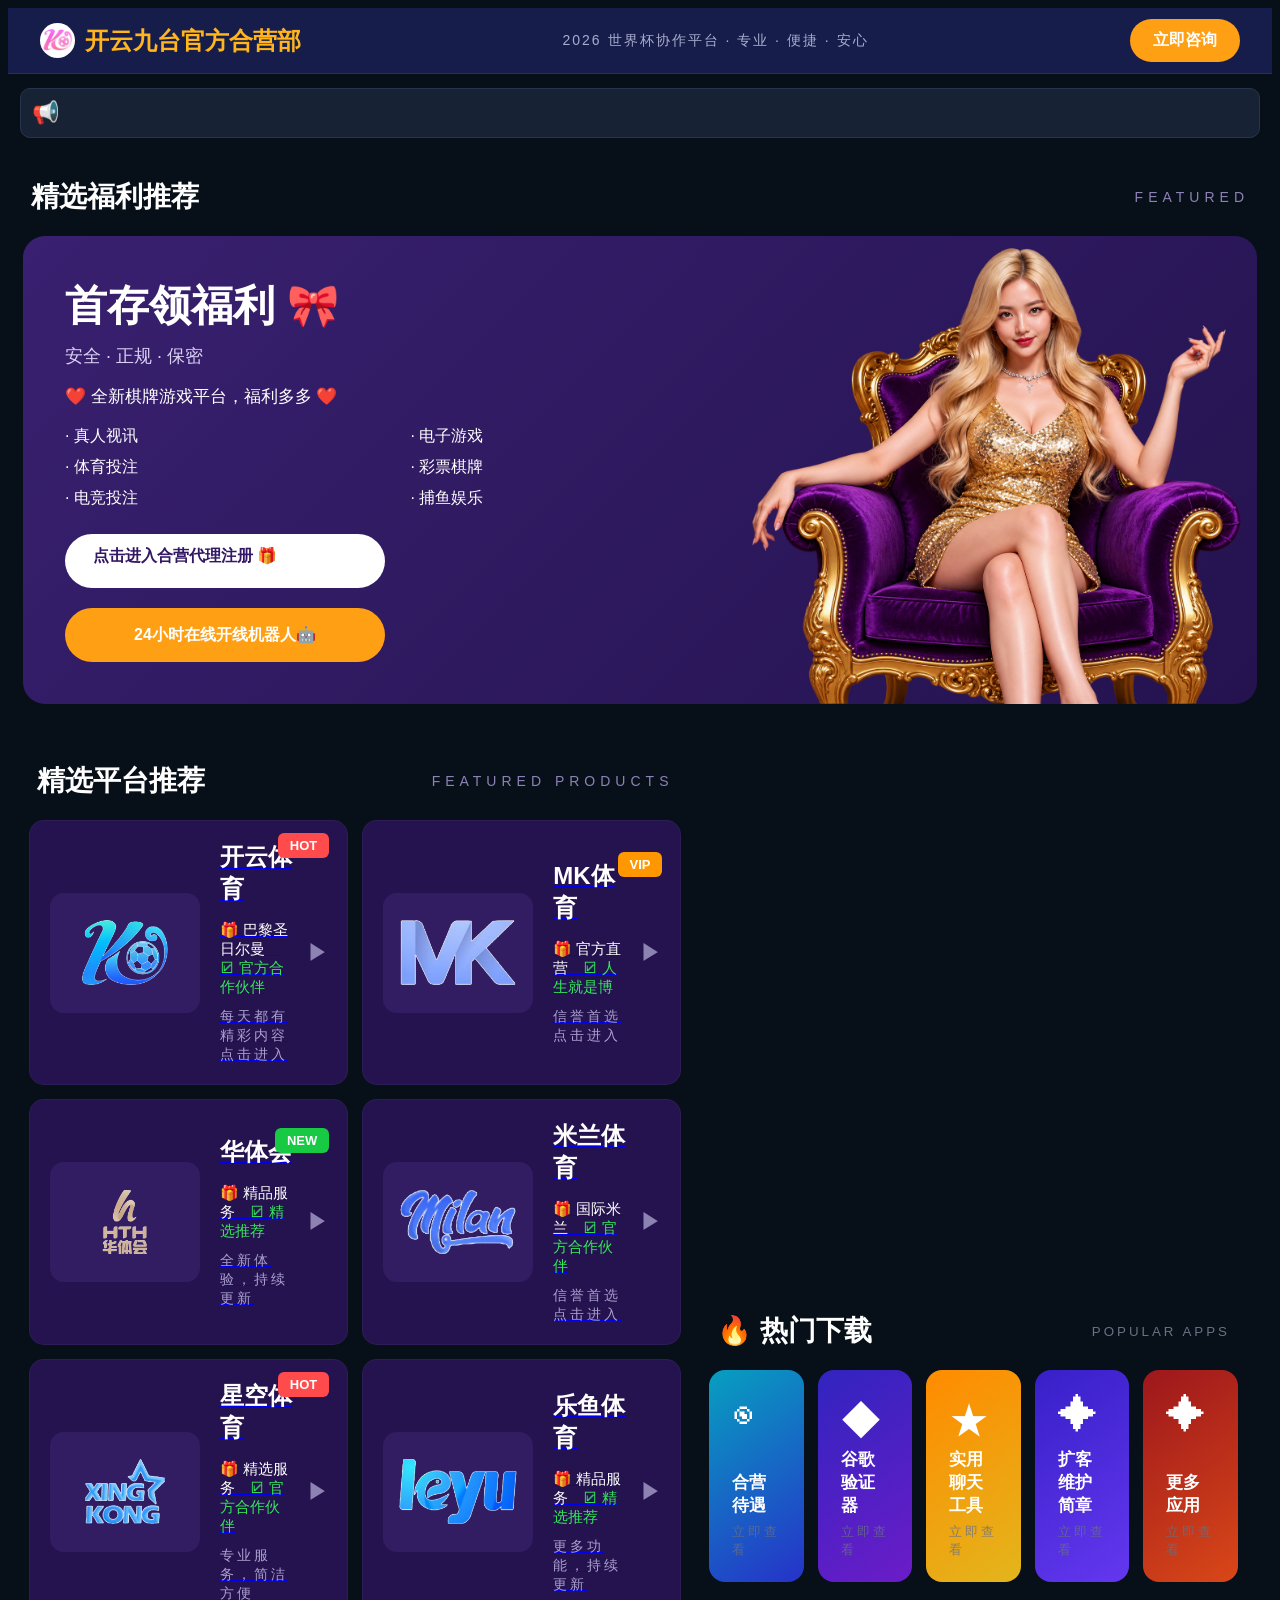
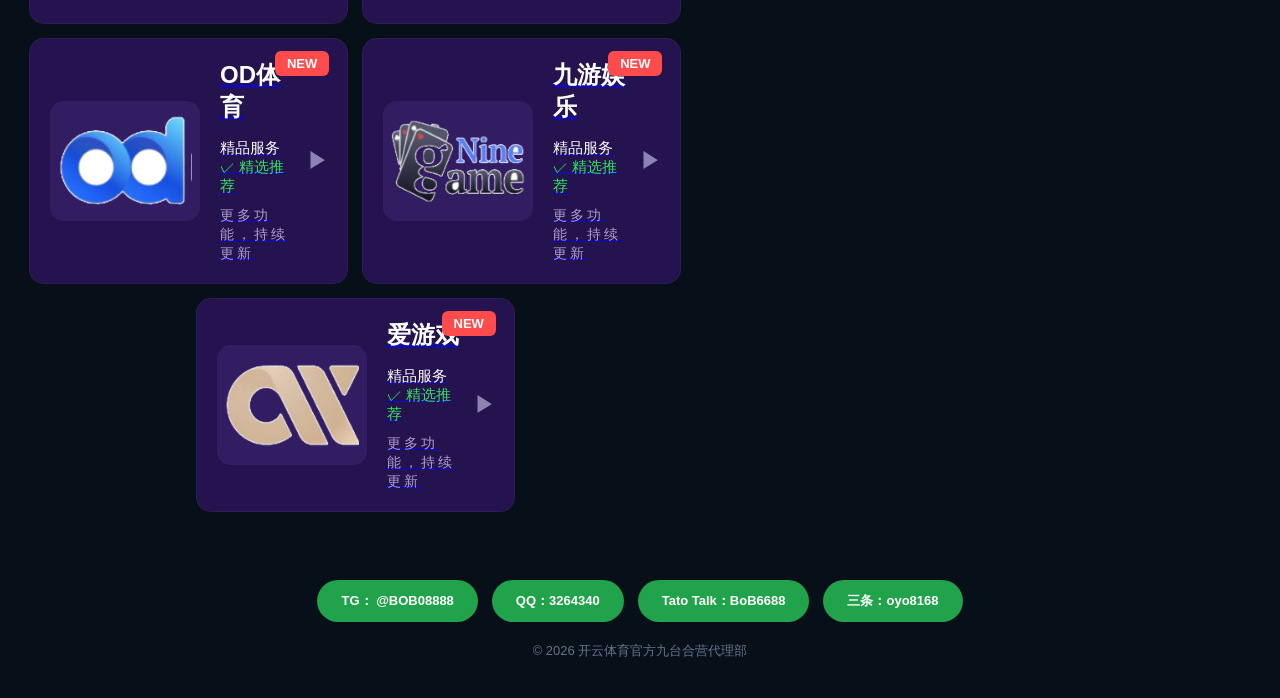
==== commit 8ad34c72: "Update index.html" ====
--- a/index.html
+++ b/index.html
@@ -602,6 +602,26 @@
 
 .featured-content .new-button {
     margin-top: 25px !important;
+}
+   .featured-content > .top-btn {
+    display: flex !important;
+    align-items: center !important;
+    justify-content: center !important;
+
+    width: 320px !important;
+    height: 54px !important;
+
+    margin: 20px 0 0 0 !important;
+    padding: 0 20px !important;
+
+    box-sizing: border-box !important;
+    border-radius: 30px !important;
+
+    text-align: center !important;
+
+    float: none !important;
+    clear: both !important;
+    position: static !important;
 }
 .featured-content h1 {
     margin: 0 0 10px;
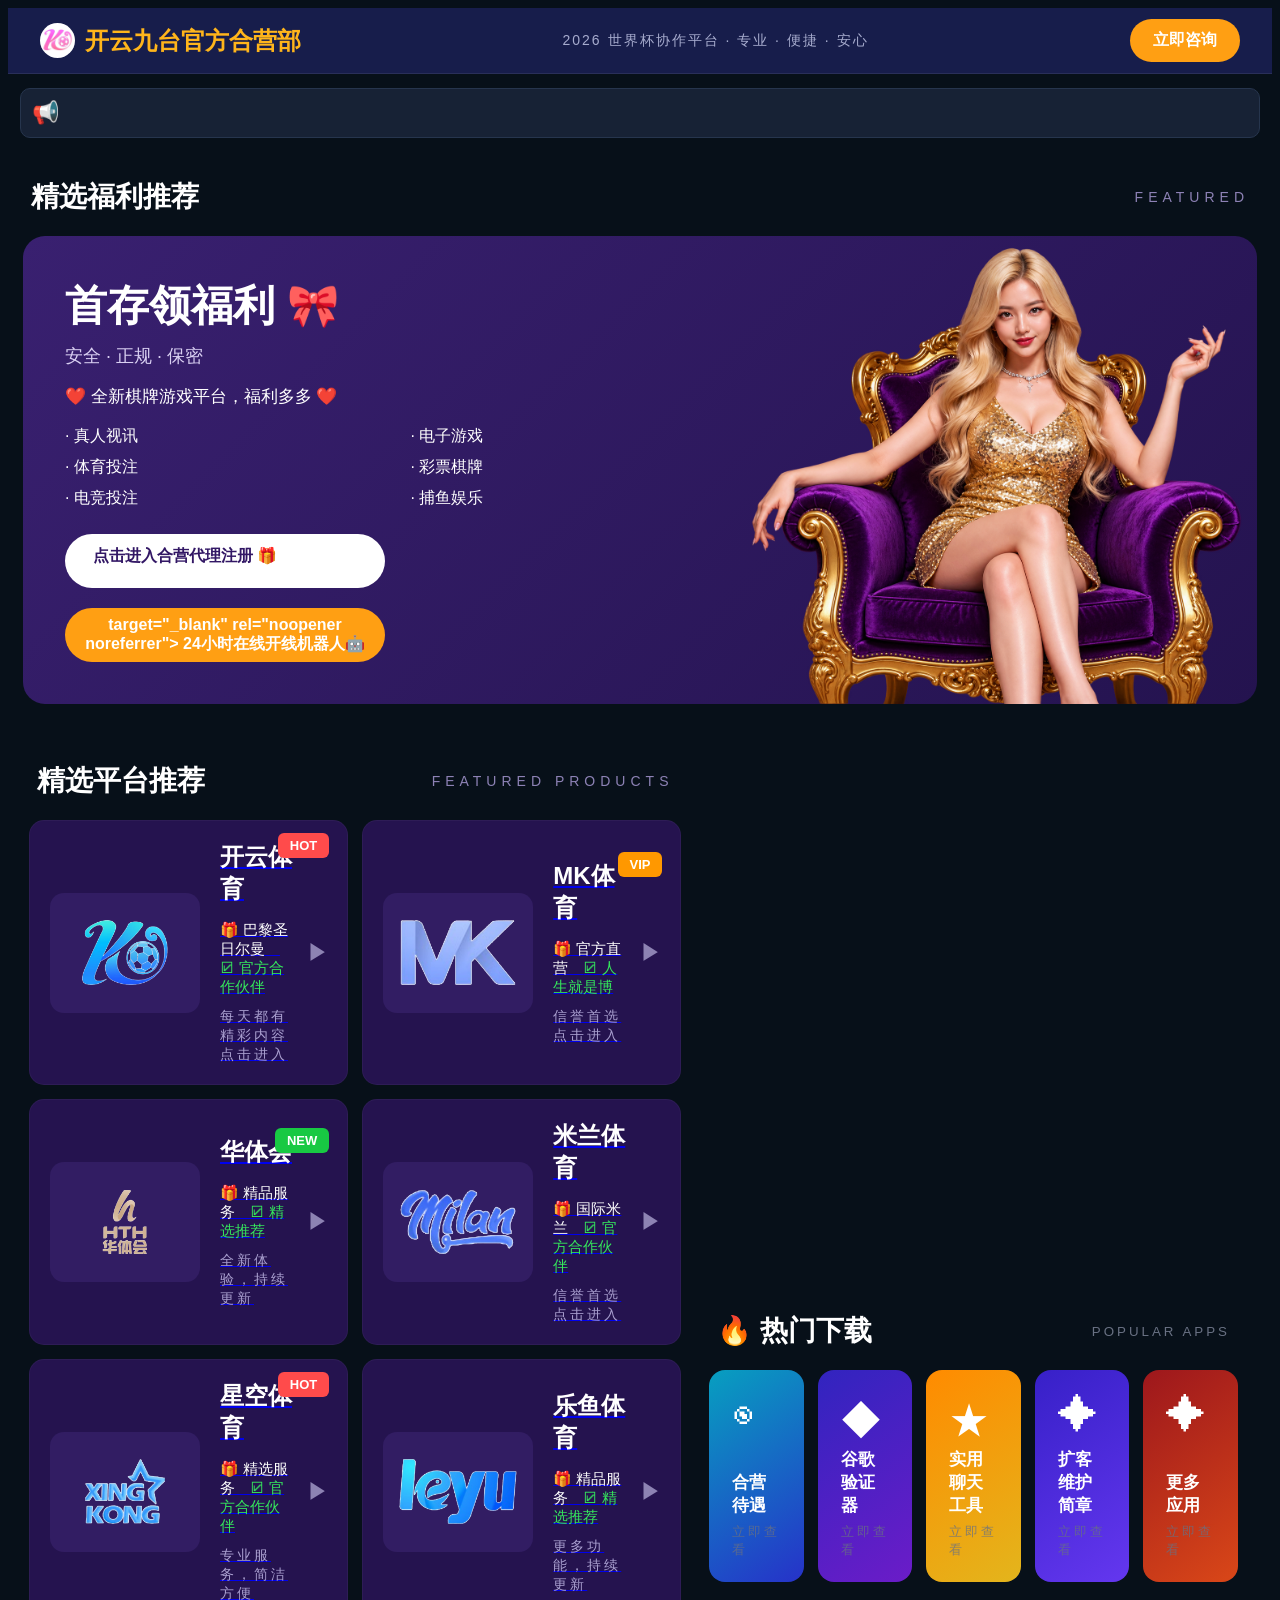
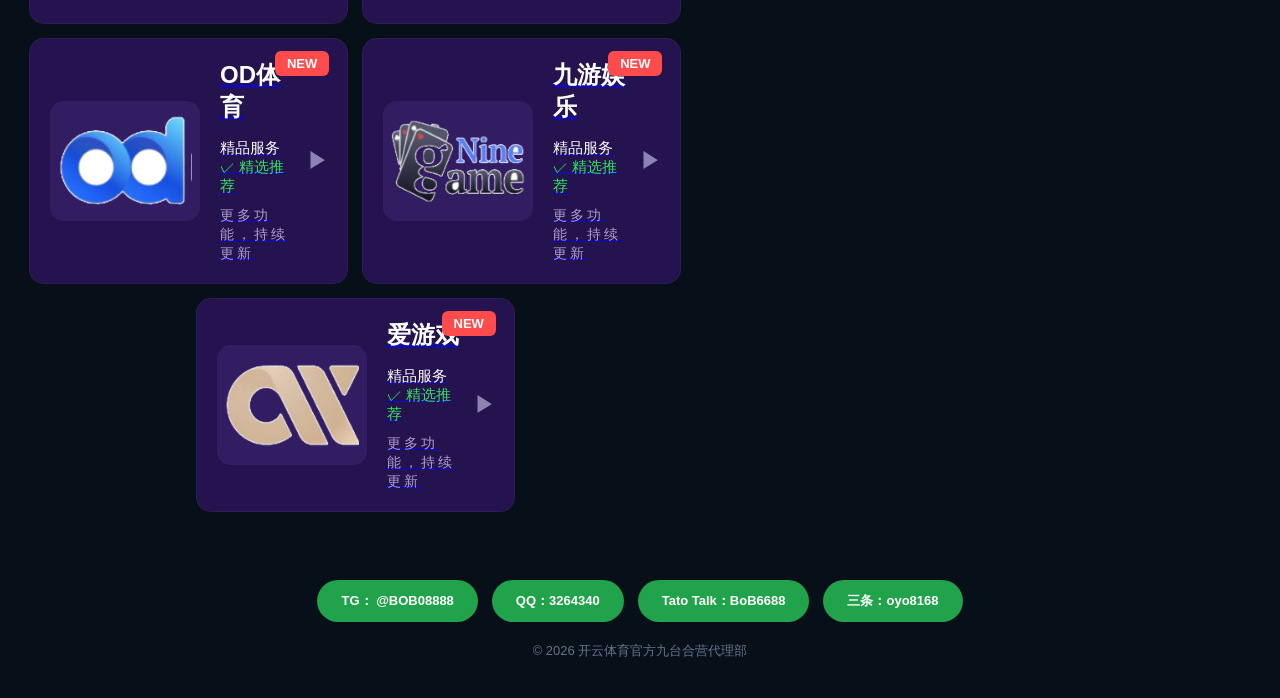
==== commit 538a9cc4: "Update index.html" ====
--- a/index.html
+++ b/index.html
@@ -1278,7 +1278,9 @@
                 <span>🎁</span>
             </a>
 
-<a href="zhaoshang.html" class="top-btn">
+<a href="https://t.me/xk168bot" class="top-btn">
+   target="_blank"
+   rel="noopener noreferrer">
     24小时在线开线机器人🤖
 </a>
 
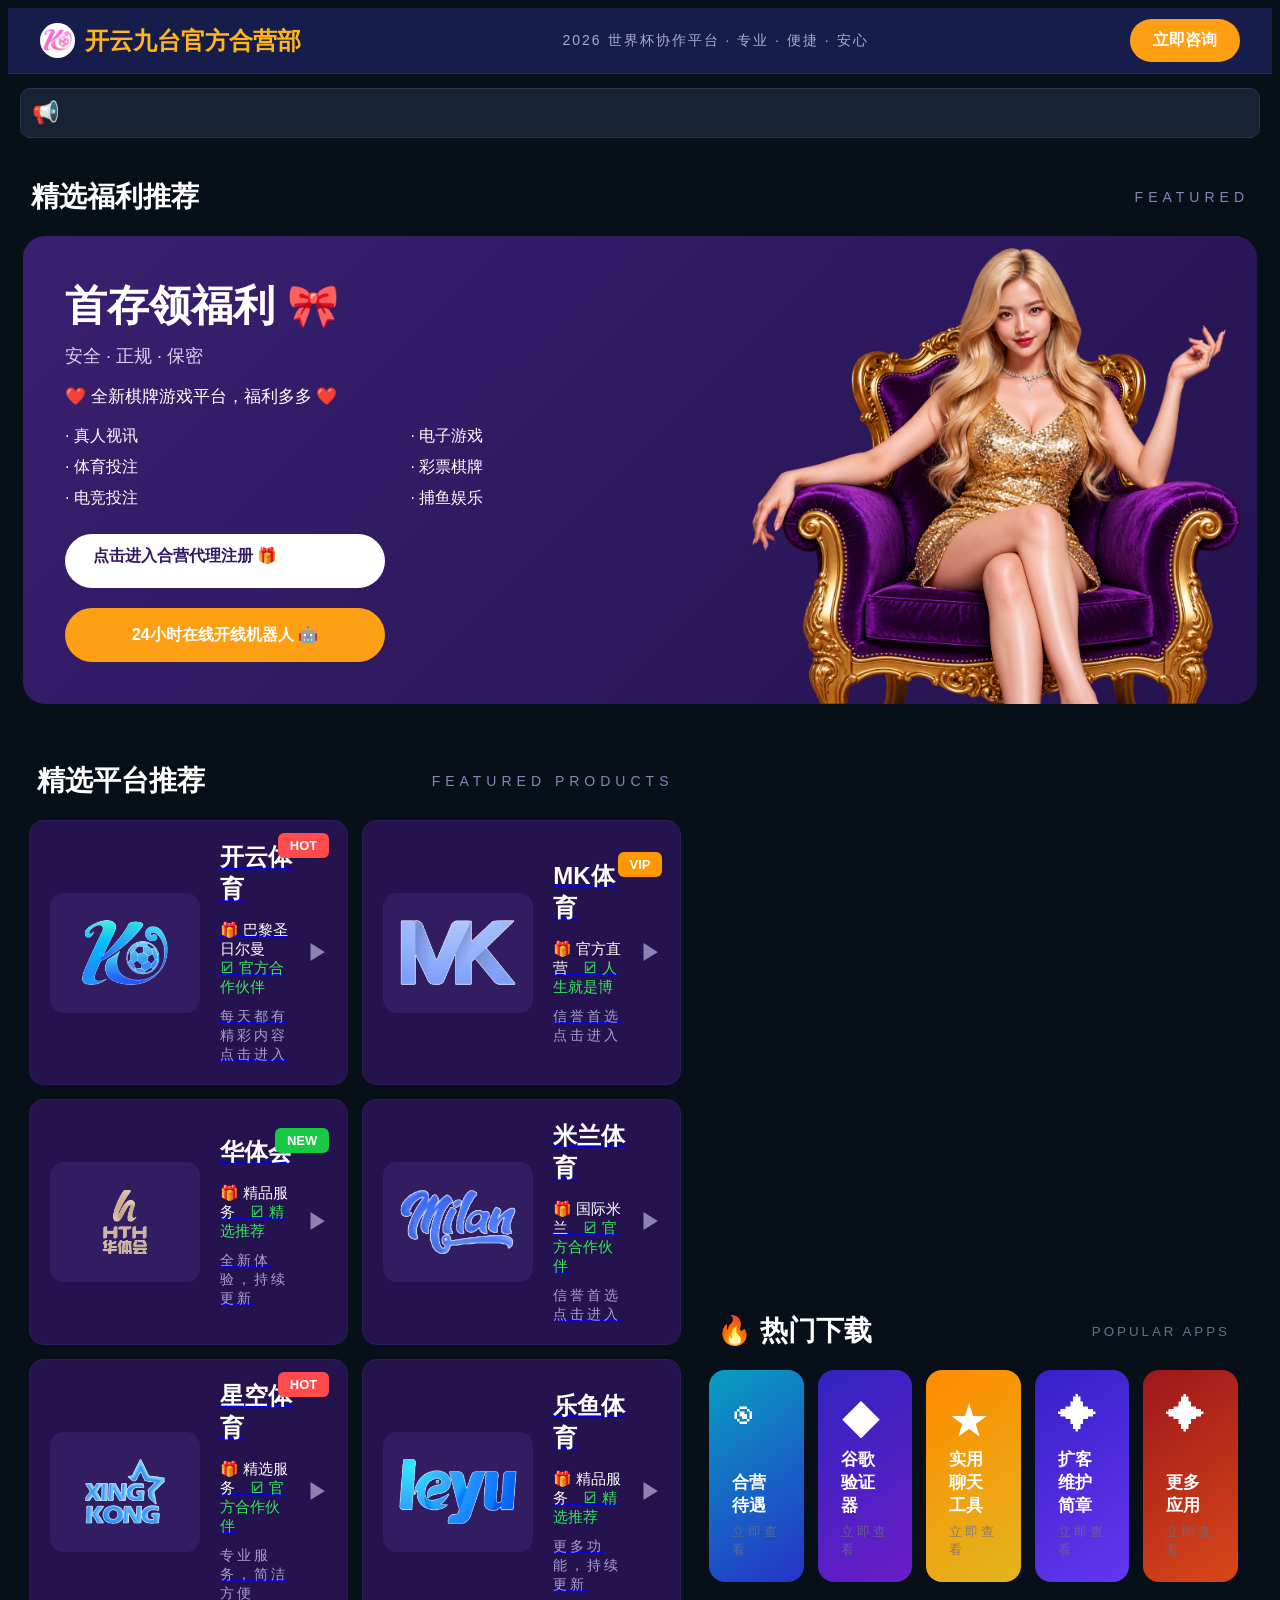
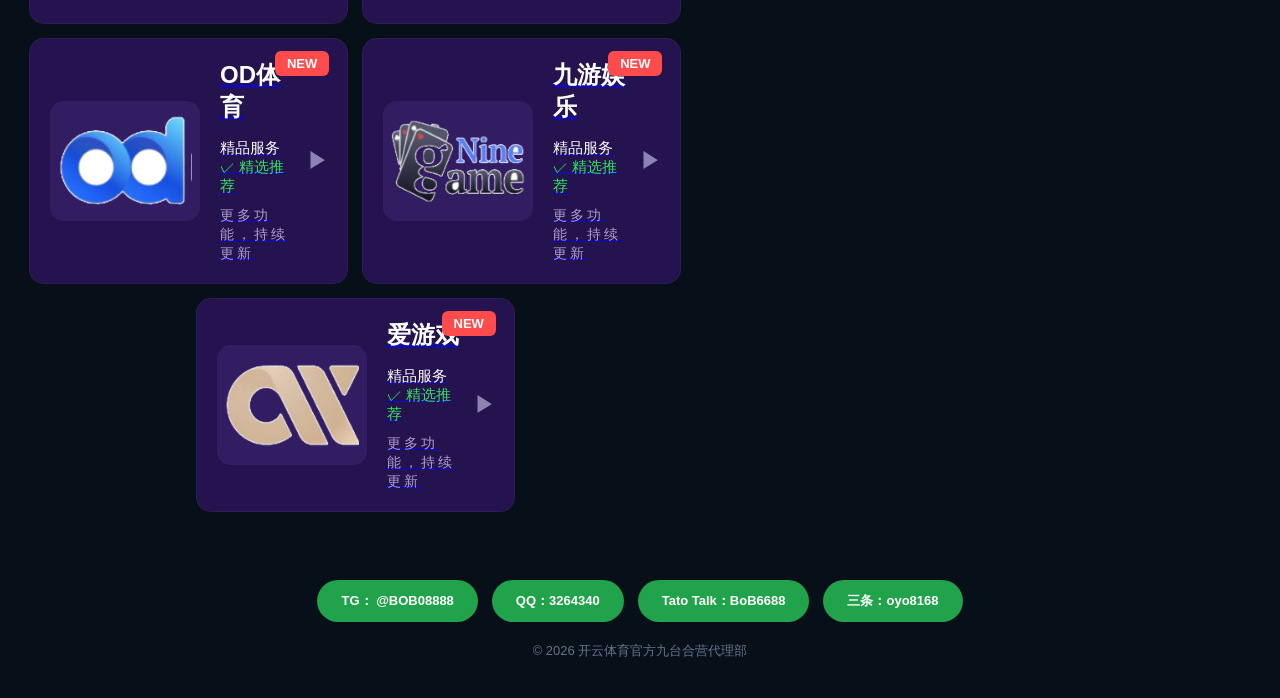
==== commit 5556c2ce: "Update index.html" ====
--- a/index.html
+++ b/index.html
@@ -1278,12 +1278,12 @@
                 <span>🎁</span>
             </a>
 
-<a href="https://t.me/xk168bot" class="top-btn">
+<a href="https://t.me/xk168bot"
+   class="top-btn"
    target="_blank"
    rel="noopener noreferrer">
-    24小时在线开线机器人🤖
+    24小时在线开线机器人 🤖
 </a>
-
 </div>
 
         <div class="featured-image">
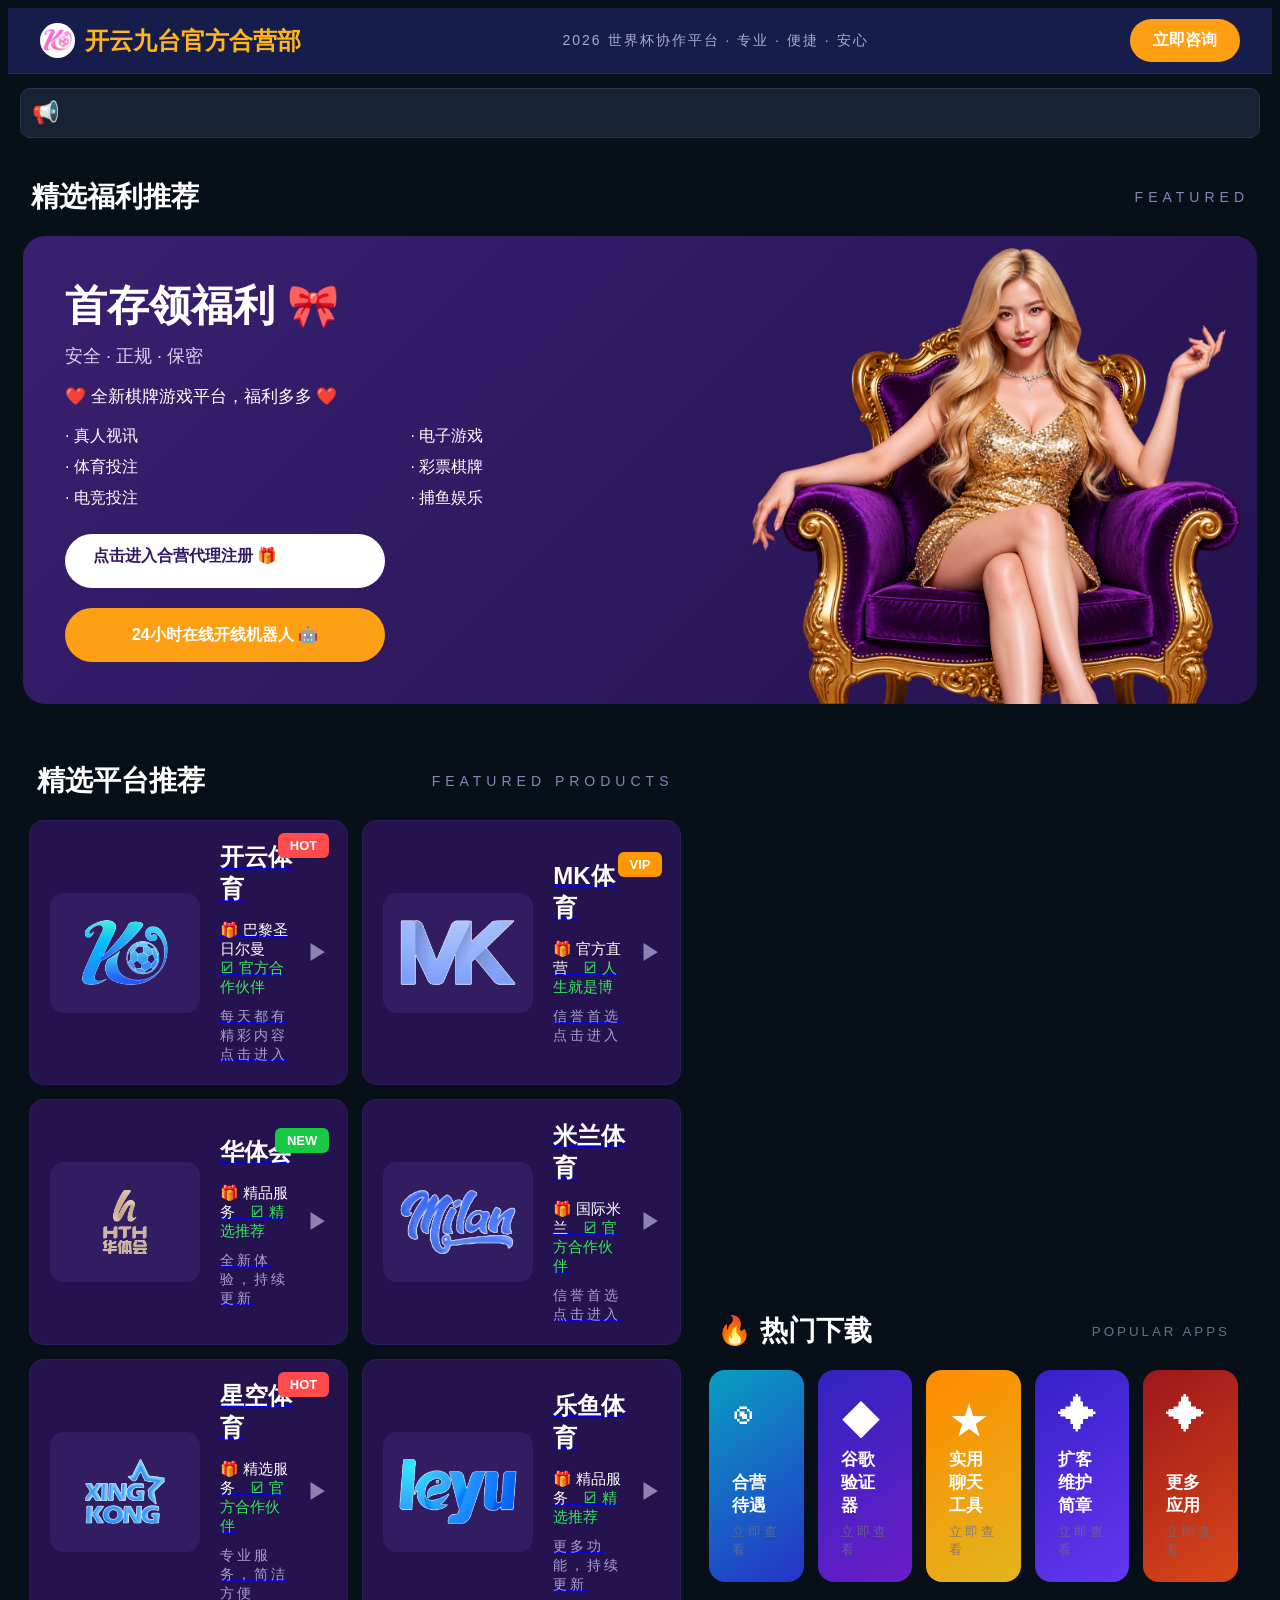
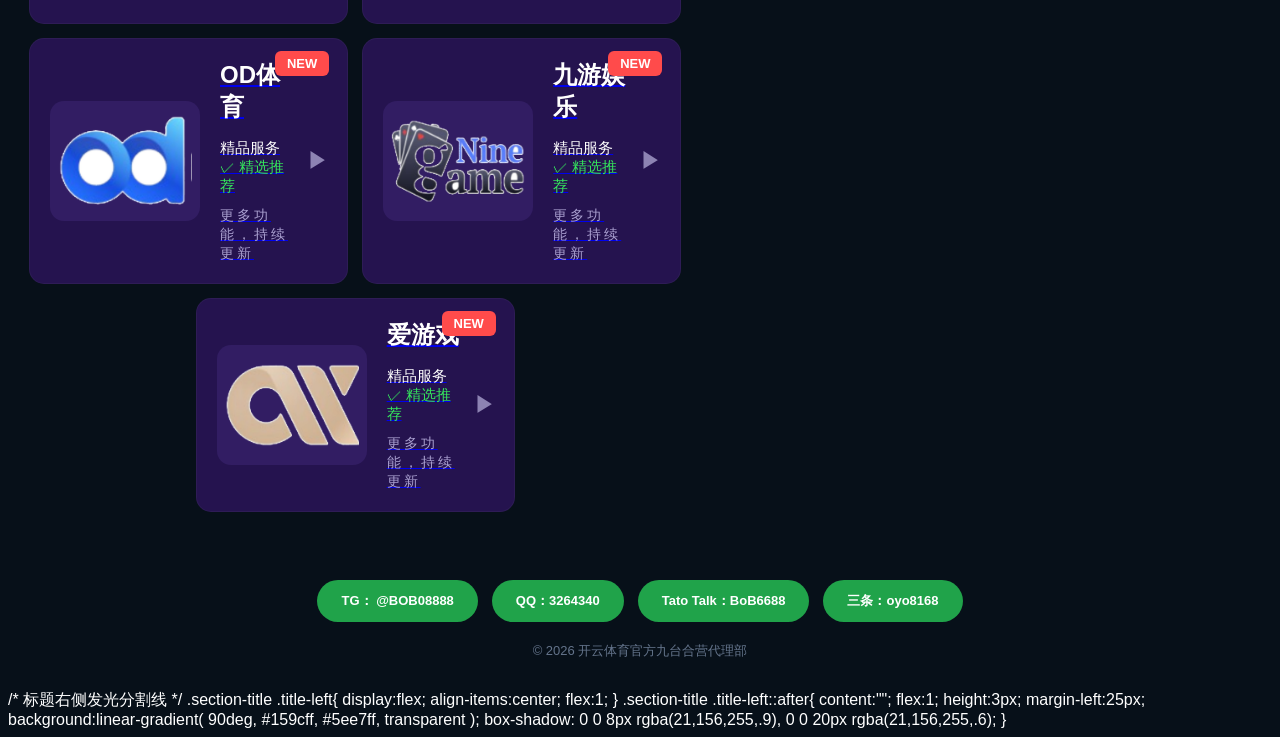
==== commit 1660a681: "Update index.html" ====
--- a/index.html
+++ b/index.html
@@ -1819,7 +1819,28 @@
     </div>
 
 </footer>
-
+/* 标题右侧发光分割线 */
+.section-title .title-left{
+    display:flex;
+    align-items:center;
+    flex:1;
+}
+
+.section-title .title-left::after{
+    content:"";
+    flex:1;
+    height:3px;
+    margin-left:25px;
+    background:linear-gradient(
+        90deg,
+        #159cff,
+        #5ee7ff,
+        transparent
+    );
+    box-shadow:
+        0 0 8px rgba(21,156,255,.9),
+        0 0 20px rgba(21,156,255,.6);
+}
 </style>
         
 <meta name="viewport" content="width=device-width, initial-scale=1.0">
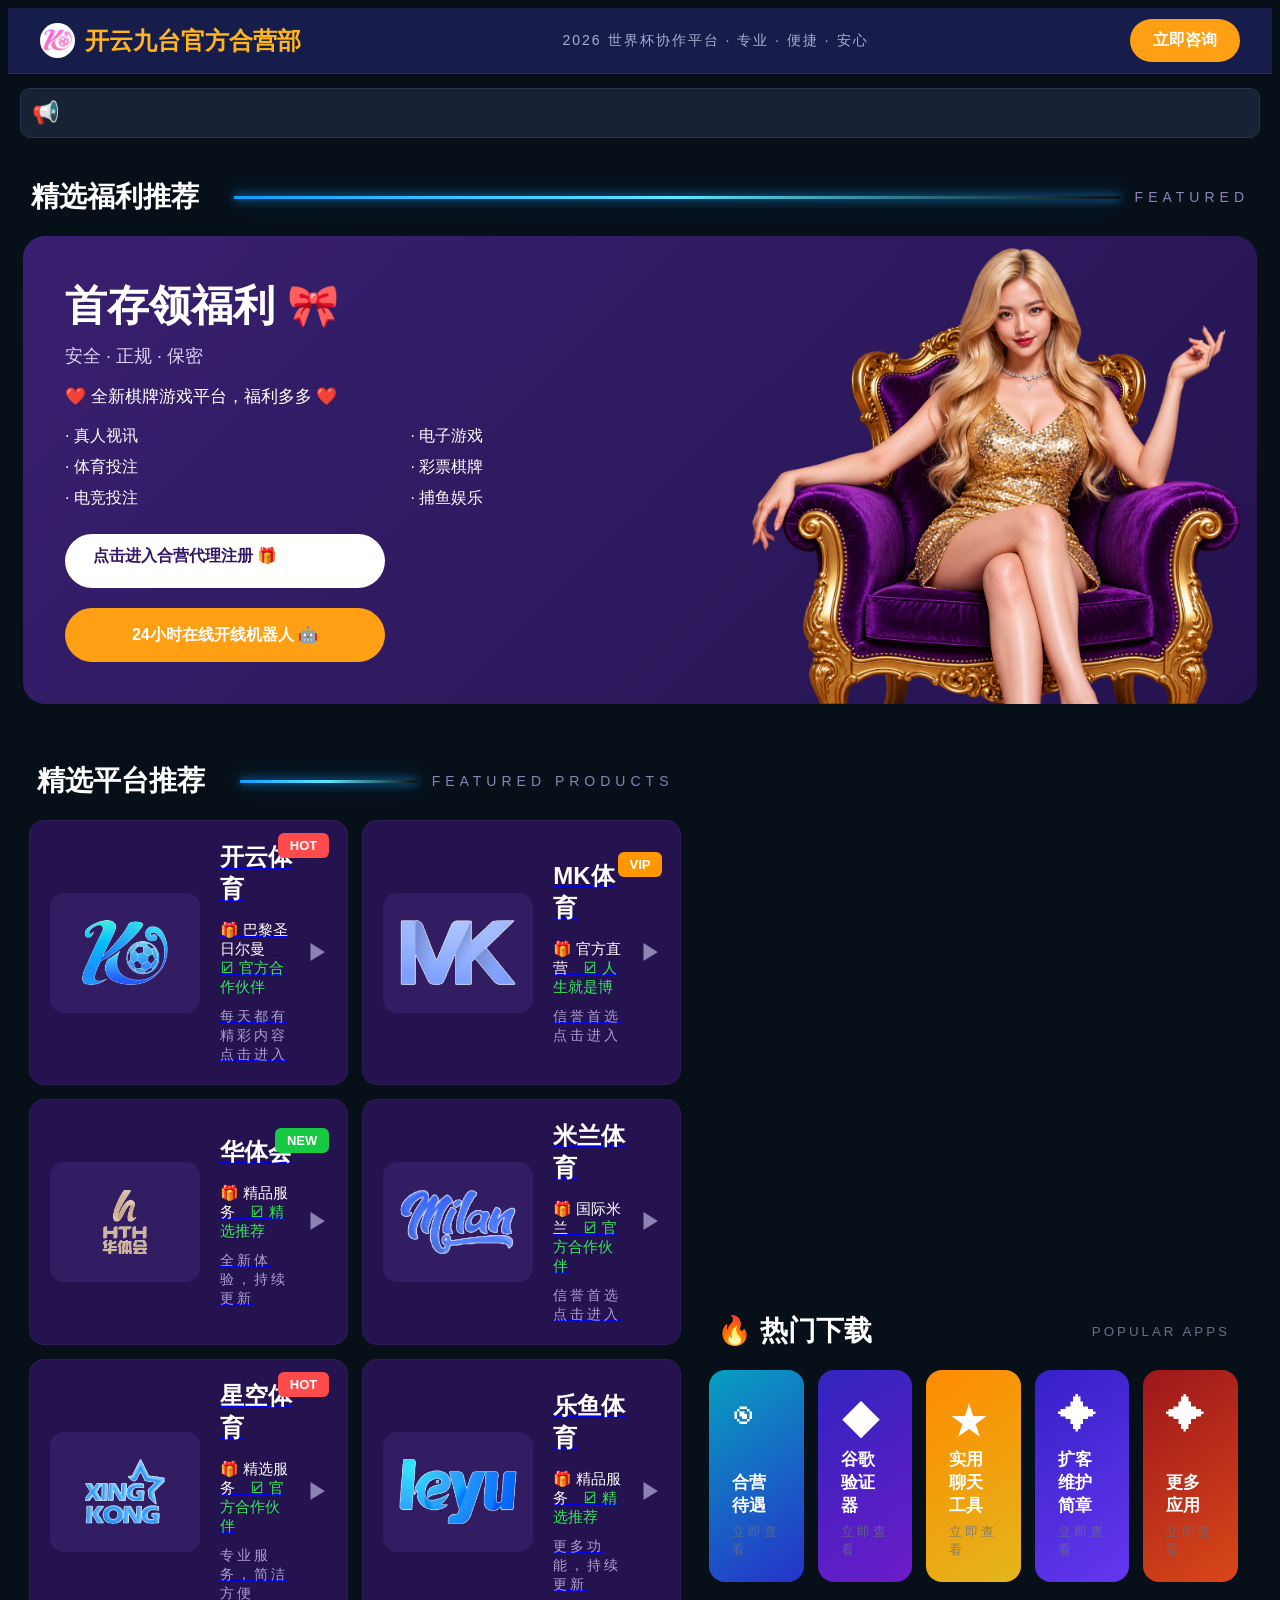
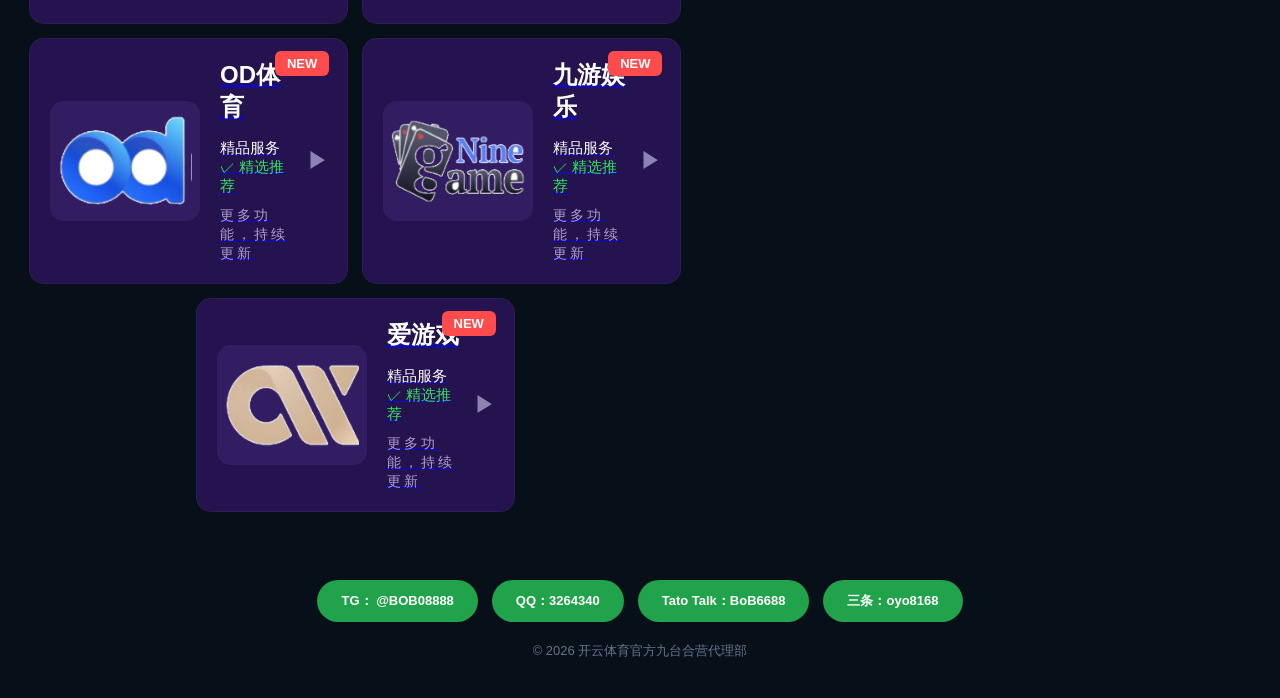
==== commit 9e42d50e: "Update index.html" ====
--- a/index.html
+++ b/index.html
@@ -1448,378 +1448,7 @@
 </section>
 
 <style>
-   .new-button {
-    display: flex;
-    align-items: center;
-    justify-content: center;
-
-    width: 320px;
-    height: 54px;
-
-    margin: 15px 0 0 0;
-    padding: 0 28px;
-
-    box-sizing: border-box;
-    border-radius: 30px;
-
-    text-align: center;
-    text-decoration: none;
-
-    background: #36bfff;
-    color: #fff;
-
-    font-size: 19px;
-    font-weight: bold;
-
-    box-shadow: 0 8px 25px rgba(0,0,0,.25);
-    transition: transform .25s ease,
-                box-shadow .25s ease,
-                filter .25s ease;
-}
-
-.new-button:hover {
-    transform: translateY(-3px);
-    filter: brightness(1.1);
-}
-
-.products-grid-new {
-  display: grid;
-  grid-template-columns: repeat(2, 1fr);
-  gap: 14px;
-  margin-top: 20px;
-}
-.products-grid-new .product-card-new:last-child {
-    grid-column: 1 / -1;
-    justify-self: center;
-    width: 100%;
-    max-width: calc((100% - 14px) / 2);
-}
-.product-card-new {
-  position: relative;
-  min-height: 150px;
-  display: flex;
-  align-items: center;
-  background: #25134f;
-  border-radius: 15px;
-  overflow: hidden;
-  border: 1px solid rgba(255,255,255,.04);
-}
-
-.product-logo-new {
-  width: 150px;
-  height: 120px;
-  margin-left: 20px;
-  flex-shrink: 0;
-  display: flex;
-  align-items: center;
-  justify-content: center;
-  background: #321d63;
-  border-radius: 14px;
-  overflow: hidden;
-}
-
-.product-logo-new img {
-  width: 100%;
-  height: 100%;
-  object-fit: contain;
-  padding: 8px;
-}
-
-.product-info-new {
-  position: relative;
-  flex: 1;
-  min-width: 0;
-  padding: 20px;
-  padding-right: 55px;
-}
-
-.product-info-new h3 {
-  margin: 0 0 16px;
-  color: #fff;
-  font-size: 24px;
-}
-
-.product-info-new p {
-  margin: 0 0 10px;
-  color: #fff;
-  font-size: 15px;
-}
-
-.product-info-new p span {
-  color: #35e65c;
-}
-
-.product-info-new small {
-  color: #aaa0d0;
-  font-size: 14px;
-}
-
-.product-arrow-new {
-  position: absolute;
-  right: 18px;
-  top: 50%;
-  transform: translateY(-50%);
-  color: #8d83b3;
-  font-size: 22px;
-}
-
-.badge {
-  position: absolute;
-  right: 18px;
-  top: 12px;
-  padding: 5px 12px;
-  border-radius: 6px;
-  color: #fff;
-  font-size: 13px;
-  font-weight: bold;
-}
-
-.badge.hot {
-  background: #ff4b4b;
-}
-
-.badge.vip {
-  background: #ff9800;
-}
-
-.badge.new {
-  background: #18c943;
-}
-
-@media (max-width: 768px) {
-  .products-grid-new {
-    grid-template-columns: 1fr;
-  }
-
-  .product-logo-new {
-    width: 110px;
-    height: 100px;
-    margin-left: 12px;
-  }
-
-  .product-info-new {
-    padding: 15px;
-  }
-
-  .product-info-new h3 {
-    font-size: 20px;
-  }
-}
-.notice-bar{
-    width:calc(100% - 24px);
-    height:50px;
-    margin:14px auto 20px;
-    display:flex;
-    align-items:center;
-    overflow:hidden;
-    background:#172235;
-    border:1px solid #26354d;
-    border-radius:10px;
-    box-sizing:border-box;
-}
-
-.notice-icon{
-    flex:0 0 48px;
-    text-align:center;
-    font-size:22px;
-}
-
-.notice-window{
-    flex:1;
-    overflow:hidden;
-    white-space:nowrap;
-}
-
-.notice-text{
-    display:inline-block;
-    padding-left:100%;
-    animation:notice-scroll 18s linear infinite;
-    color:#cbd5e1;
-    font-size:15px;
-}
-
-@keyframes notice-scroll{
-    from{
-        transform:translateX(0);
-    }
-    to{
-        transform:translateX(-100%);
-    }
-    }
-    
-.image-popup{
-    display:none;
-    position:fixed;
-    inset:0;
-    background:rgba(0,0,0,.75);
-    z-index:9999;
-    align-items:center;
-    justify-content:center;
-}
-
-.popup-images{
-    width:90%;
-    max-height:90vh;
-    display:grid;
-    grid-template-columns:repeat(2,1fr);
-    gap:15px;
-    overflow-y:auto;
-    padding:20px;
-}
-
-.popup-images img{
-    width:100%;
-    max-height:42vh;
-    object-fit:contain;
-    border-radius:12px;
-}
-
-.image-popup-close{
-    position:absolute;
-    top:20px;
-    right:30px;
-    font-size:40px;
-    color:#fff;
-    cursor:pointer;
-}/* 手机端布局优化 */
-@media screen and (max-width:768px){
-
-    body{
-        padding:10px;
-        overflow-x:hidden;
-    }
-
-    .topbar{
-        height:auto;
-        min-height:65px;
-        padding:10px 12px;
-    }
-
-    .slogan{
-        display:none;
-    }
-
-    .logo span{
-        font-size:18px;
-    }
-
-    .top-btn{
-        padding:9px 14px;
-        font-size:14px;
-    }
-
-    .section{
-        width:100%;
-        box-sizing:border-box;
-    }
-
-    .products-grid{
-        grid-template-columns:1fr !important;
-        width:100%;
-        gap:15px;
-    }
-
-    .product-card{
-        width:100%;
-        box-sizing:border-box;
-    }
-
-    .download-list{
-        grid-template-columns:repeat(2,1fr) !important;
-        gap:10px;
-    }
-
-    .download{
-        min-height:110px;
-        padding:15px;
-    }
-
-    h2{
-        font-size:26px;
-    }
-}</style>
-
-
- <!-- 热门下载 -->
-<section class="section downloads">
-
-    <div class="section-title">
-        <h2>🔥 热门下载</h2>
-        <small>POPULAR APPS</small>
-    </div>
-
-    <div class="download-list">
-
-    <a href="活动.html" class="download"> 
-            <span class="download-icon">◉</span>
-            <strong>合营待遇</strong>
-            <small>立即查看</small>
-  <a href="google-authenticator.html"
-   class="download"
-   target="_blank"
-   rel="noopener noreferrer">
-    <span class="download-icon">◆</span>
-    <strong>谷歌验证器</strong>
-    <small>立即查看</small>
-</a>
-
-        <a href="telegram-download.html" target="_blank" rel="noopener noreferrer" class="download">
-            <span class="download-icon">★</span>
-            <strong>实用聊天工具</strong>
-            <small>立即查看</small>
-        </a>
-
-        <a href="xiaxian.html"
-   target="_blank"
-   rel="noopener noreferrer"
-   class="download">
-
-    <span class="download-icon">✦</span>
-    <strong>扩客维护简章</strong>
-    <small>立即查看</small>
-
-</a>
-
-        <a href="#" class="download">
-            <span class="download-icon">✦</span>
-            <strong>更多应用</strong>
-            <small>立即查看</small>
-        </a>
-       
-    </div>
-
-</section><!-- 产品 -->
-</main>
-
-
-<footer style="padding:30px 20px;text-align:center;">
-
-    <div style="display:flex;justify-content:center;align-items:center;gap:14px;flex-wrap:wrap;margin-bottom:20px;">
-
-        <span style="background:#20a34a;color:#fff;padding:12px 24px;border-radius:30px;font-weight:bold;">
-            TG： @BOB08888
-        </span>
-
-        <span style="background:#20a34a;color:#fff;padding:12px 24px;border-radius:30px;font-weight:bold;">
-            QQ：3264340
-        </span>
-
-        <span style="background:#20a34a;color:#fff;padding:12px 24px;border-radius:30px;font-weight:bold;">
-            Tato Talk：BoB6688
-        </span>
-
-        <span style="background:#20a34a;color:#fff;padding:12px 24px;border-radius:30px;font-weight:bold;">
-           三条：oyo8168
-        </span>
-
-    </div>
-
-    <div style="color:#64748b;">
-        © 2026 开云体育官方九台合营代理部
-    </div>
-
-</footer>
-/* 标题右侧发光分割线 */
+   /* 标题右侧发光分割线 */
 .section-title .title-left{
     display:flex;
     align-items:center;
@@ -1841,6 +1470,378 @@
         0 0 8px rgba(21,156,255,.9),
         0 0 20px rgba(21,156,255,.6);
 }
+   .new-button {
+    display: flex;
+    align-items: center;
+    justify-content: center;
+
+    width: 320px;
+    height: 54px;
+
+    margin: 15px 0 0 0;
+    padding: 0 28px;
+
+    box-sizing: border-box;
+    border-radius: 30px;
+
+    text-align: center;
+    text-decoration: none;
+
+    background: #36bfff;
+    color: #fff;
+
+    font-size: 19px;
+    font-weight: bold;
+
+    box-shadow: 0 8px 25px rgba(0,0,0,.25);
+    transition: transform .25s ease,
+                box-shadow .25s ease,
+                filter .25s ease;
+}
+
+.new-button:hover {
+    transform: translateY(-3px);
+    filter: brightness(1.1);
+}
+
+.products-grid-new {
+  display: grid;
+  grid-template-columns: repeat(2, 1fr);
+  gap: 14px;
+  margin-top: 20px;
+}
+.products-grid-new .product-card-new:last-child {
+    grid-column: 1 / -1;
+    justify-self: center;
+    width: 100%;
+    max-width: calc((100% - 14px) / 2);
+}
+.product-card-new {
+  position: relative;
+  min-height: 150px;
+  display: flex;
+  align-items: center;
+  background: #25134f;
+  border-radius: 15px;
+  overflow: hidden;
+  border: 1px solid rgba(255,255,255,.04);
+}
+
+.product-logo-new {
+  width: 150px;
+  height: 120px;
+  margin-left: 20px;
+  flex-shrink: 0;
+  display: flex;
+  align-items: center;
+  justify-content: center;
+  background: #321d63;
+  border-radius: 14px;
+  overflow: hidden;
+}
+
+.product-logo-new img {
+  width: 100%;
+  height: 100%;
+  object-fit: contain;
+  padding: 8px;
+}
+
+.product-info-new {
+  position: relative;
+  flex: 1;
+  min-width: 0;
+  padding: 20px;
+  padding-right: 55px;
+}
+
+.product-info-new h3 {
+  margin: 0 0 16px;
+  color: #fff;
+  font-size: 24px;
+}
+
+.product-info-new p {
+  margin: 0 0 10px;
+  color: #fff;
+  font-size: 15px;
+}
+
+.product-info-new p span {
+  color: #35e65c;
+}
+
+.product-info-new small {
+  color: #aaa0d0;
+  font-size: 14px;
+}
+
+.product-arrow-new {
+  position: absolute;
+  right: 18px;
+  top: 50%;
+  transform: translateY(-50%);
+  color: #8d83b3;
+  font-size: 22px;
+}
+
+.badge {
+  position: absolute;
+  right: 18px;
+  top: 12px;
+  padding: 5px 12px;
+  border-radius: 6px;
+  color: #fff;
+  font-size: 13px;
+  font-weight: bold;
+}
+
+.badge.hot {
+  background: #ff4b4b;
+}
+
+.badge.vip {
+  background: #ff9800;
+}
+
+.badge.new {
+  background: #18c943;
+}
+
+@media (max-width: 768px) {
+  .products-grid-new {
+    grid-template-columns: 1fr;
+  }
+
+  .product-logo-new {
+    width: 110px;
+    height: 100px;
+    margin-left: 12px;
+  }
+
+  .product-info-new {
+    padding: 15px;
+  }
+
+  .product-info-new h3 {
+    font-size: 20px;
+  }
+}
+.notice-bar{
+    width:calc(100% - 24px);
+    height:50px;
+    margin:14px auto 20px;
+    display:flex;
+    align-items:center;
+    overflow:hidden;
+    background:#172235;
+    border:1px solid #26354d;
+    border-radius:10px;
+    box-sizing:border-box;
+}
+
+.notice-icon{
+    flex:0 0 48px;
+    text-align:center;
+    font-size:22px;
+}
+
+.notice-window{
+    flex:1;
+    overflow:hidden;
+    white-space:nowrap;
+}
+
+.notice-text{
+    display:inline-block;
+    padding-left:100%;
+    animation:notice-scroll 18s linear infinite;
+    color:#cbd5e1;
+    font-size:15px;
+}
+
+@keyframes notice-scroll{
+    from{
+        transform:translateX(0);
+    }
+    to{
+        transform:translateX(-100%);
+    }
+    }
+    
+.image-popup{
+    display:none;
+    position:fixed;
+    inset:0;
+    background:rgba(0,0,0,.75);
+    z-index:9999;
+    align-items:center;
+    justify-content:center;
+}
+
+.popup-images{
+    width:90%;
+    max-height:90vh;
+    display:grid;
+    grid-template-columns:repeat(2,1fr);
+    gap:15px;
+    overflow-y:auto;
+    padding:20px;
+}
+
+.popup-images img{
+    width:100%;
+    max-height:42vh;
+    object-fit:contain;
+    border-radius:12px;
+}
+
+.image-popup-close{
+    position:absolute;
+    top:20px;
+    right:30px;
+    font-size:40px;
+    color:#fff;
+    cursor:pointer;
+}/* 手机端布局优化 */
+@media screen and (max-width:768px){
+
+    body{
+        padding:10px;
+        overflow-x:hidden;
+    }
+
+    .topbar{
+        height:auto;
+        min-height:65px;
+        padding:10px 12px;
+    }
+
+    .slogan{
+        display:none;
+    }
+
+    .logo span{
+        font-size:18px;
+    }
+
+    .top-btn{
+        padding:9px 14px;
+        font-size:14px;
+    }
+
+    .section{
+        width:100%;
+        box-sizing:border-box;
+    }
+
+    .products-grid{
+        grid-template-columns:1fr !important;
+        width:100%;
+        gap:15px;
+    }
+
+    .product-card{
+        width:100%;
+        box-sizing:border-box;
+    }
+
+    .download-list{
+        grid-template-columns:repeat(2,1fr) !important;
+        gap:10px;
+    }
+
+    .download{
+        min-height:110px;
+        padding:15px;
+    }
+
+    h2{
+        font-size:26px;
+    }
+}</style>
+
+
+ <!-- 热门下载 -->
+<section class="section downloads">
+
+    <div class="section-title">
+        <h2>🔥 热门下载</h2>
+        <small>POPULAR APPS</small>
+    </div>
+
+    <div class="download-list">
+
+    <a href="活动.html" class="download"> 
+            <span class="download-icon">◉</span>
+            <strong>合营待遇</strong>
+            <small>立即查看</small>
+  <a href="google-authenticator.html"
+   class="download"
+   target="_blank"
+   rel="noopener noreferrer">
+    <span class="download-icon">◆</span>
+    <strong>谷歌验证器</strong>
+    <small>立即查看</small>
+</a>
+
+        <a href="telegram-download.html" target="_blank" rel="noopener noreferrer" class="download">
+            <span class="download-icon">★</span>
+            <strong>实用聊天工具</strong>
+            <small>立即查看</small>
+        </a>
+
+        <a href="xiaxian.html"
+   target="_blank"
+   rel="noopener noreferrer"
+   class="download">
+
+    <span class="download-icon">✦</span>
+    <strong>扩客维护简章</strong>
+    <small>立即查看</small>
+
+</a>
+
+        <a href="#" class="download">
+            <span class="download-icon">✦</span>
+            <strong>更多应用</strong>
+            <small>立即查看</small>
+        </a>
+       
+    </div>
+
+</section><!-- 产品 -->
+</main>
+
+
+<footer style="padding:30px 20px;text-align:center;">
+
+    <div style="display:flex;justify-content:center;align-items:center;gap:14px;flex-wrap:wrap;margin-bottom:20px;">
+
+        <span style="background:#20a34a;color:#fff;padding:12px 24px;border-radius:30px;font-weight:bold;">
+            TG： @BOB08888
+        </span>
+
+        <span style="background:#20a34a;color:#fff;padding:12px 24px;border-radius:30px;font-weight:bold;">
+            QQ：3264340
+        </span>
+
+        <span style="background:#20a34a;color:#fff;padding:12px 24px;border-radius:30px;font-weight:bold;">
+            Tato Talk：BoB6688
+        </span>
+
+        <span style="background:#20a34a;color:#fff;padding:12px 24px;border-radius:30px;font-weight:bold;">
+           三条：oyo8168
+        </span>
+
+    </div>
+
+    <div style="color:#64748b;">
+        © 2026 开云体育官方九台合营代理部
+    </div>
+
+</footer>
+
 </style>
         
 <meta name="viewport" content="width=device-width, initial-scale=1.0">
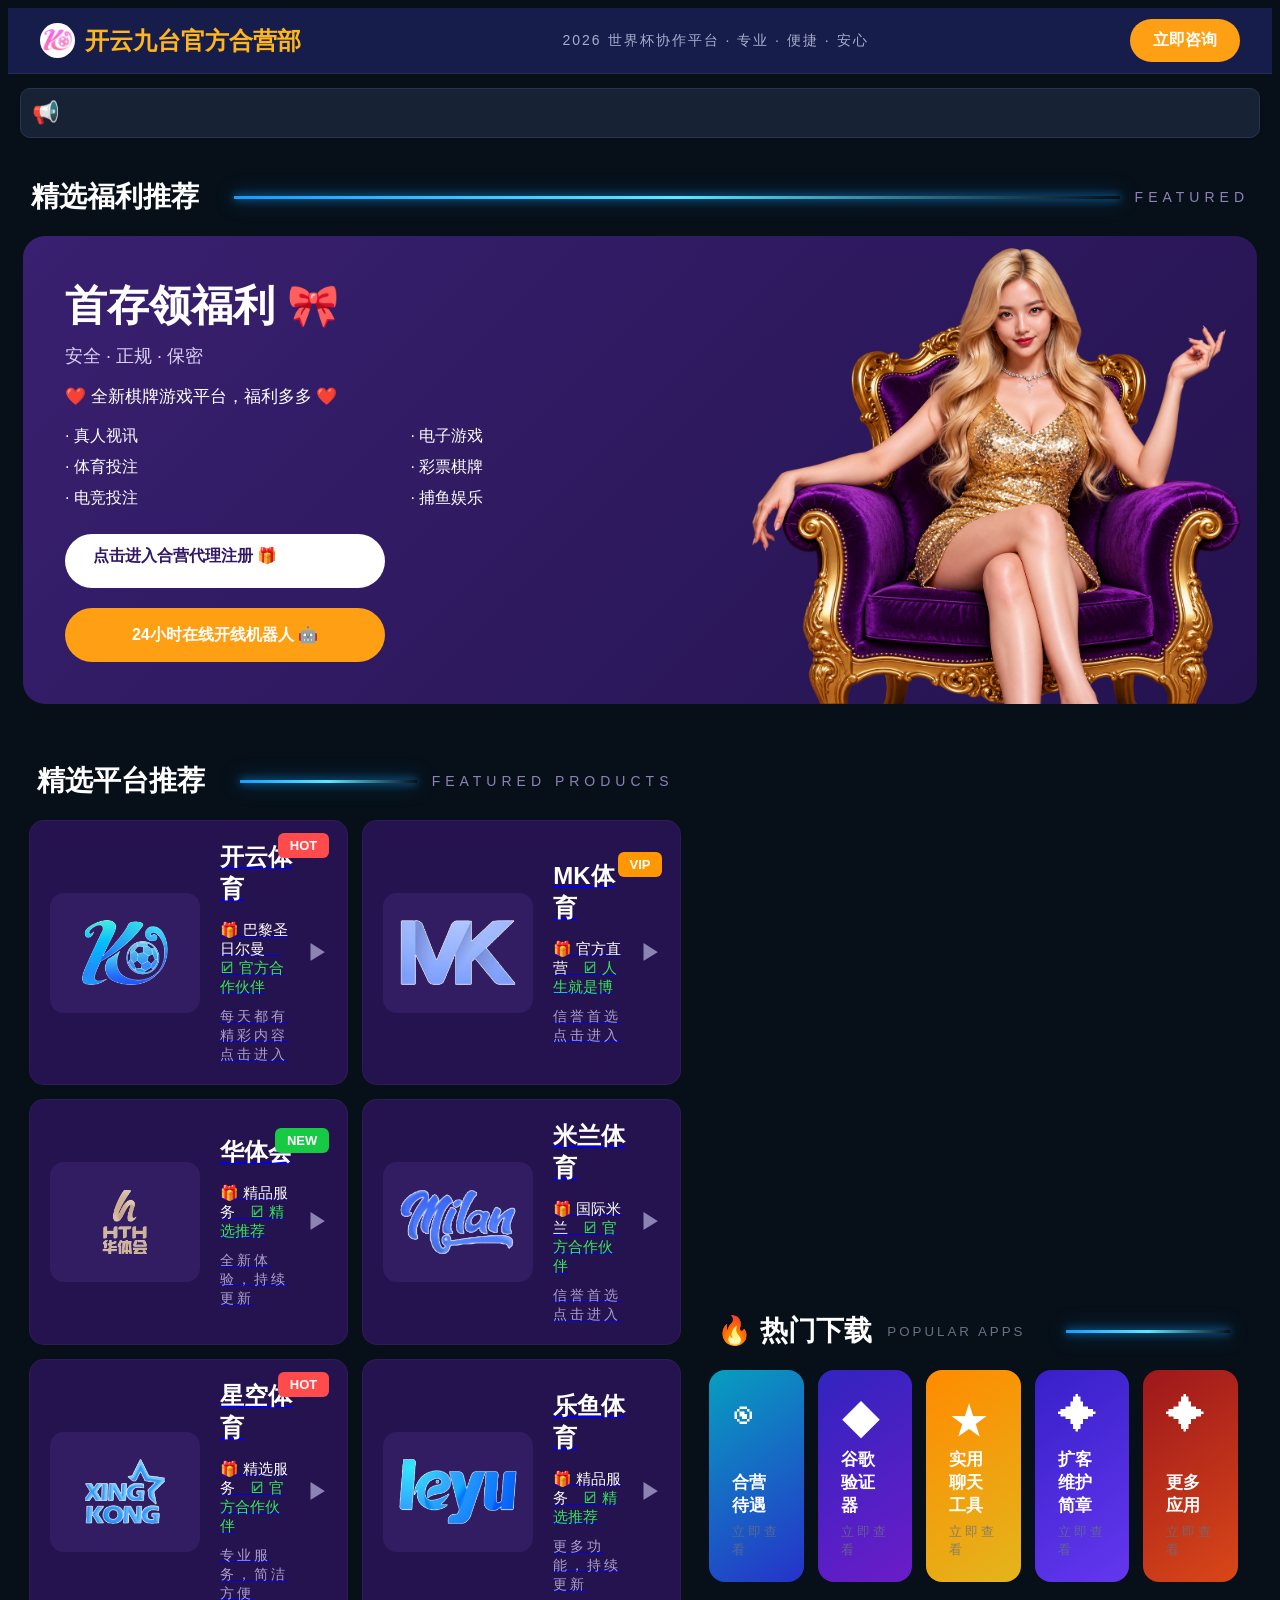
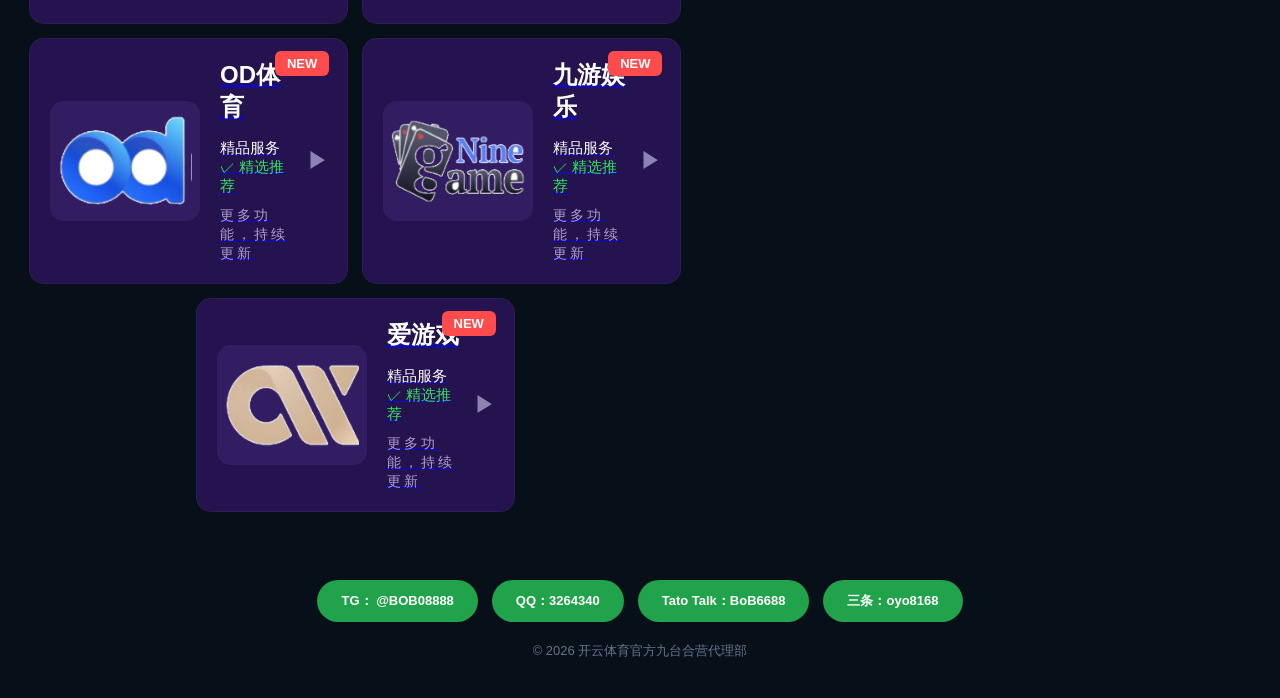
==== commit 2af6670f: "Update index.html" ====
--- a/index.html
+++ b/index.html
@@ -1470,6 +1470,27 @@
         0 0 8px rgba(21,156,255,.9),
         0 0 20px rgba(21,156,255,.6);
 }
+ /* 热门下载右侧发光分割线 */
+.section.downloads .section-title{
+    display:flex;
+    align-items:center;
+}
+
+.section.downloads .section-title::after{
+    content:"";
+    flex:1;
+    height:3px;
+    margin-left:25px;
+    background:linear-gradient(
+        90deg,
+        #159cff,
+        #5ee7ff,
+        transparent
+    );
+    box-shadow:
+        0 0 8px rgba(21,156,255,.9),
+        0 0 20px rgba(21,156,255,.6);
+}  
    .new-button {
     display: flex;
     align-items: center;
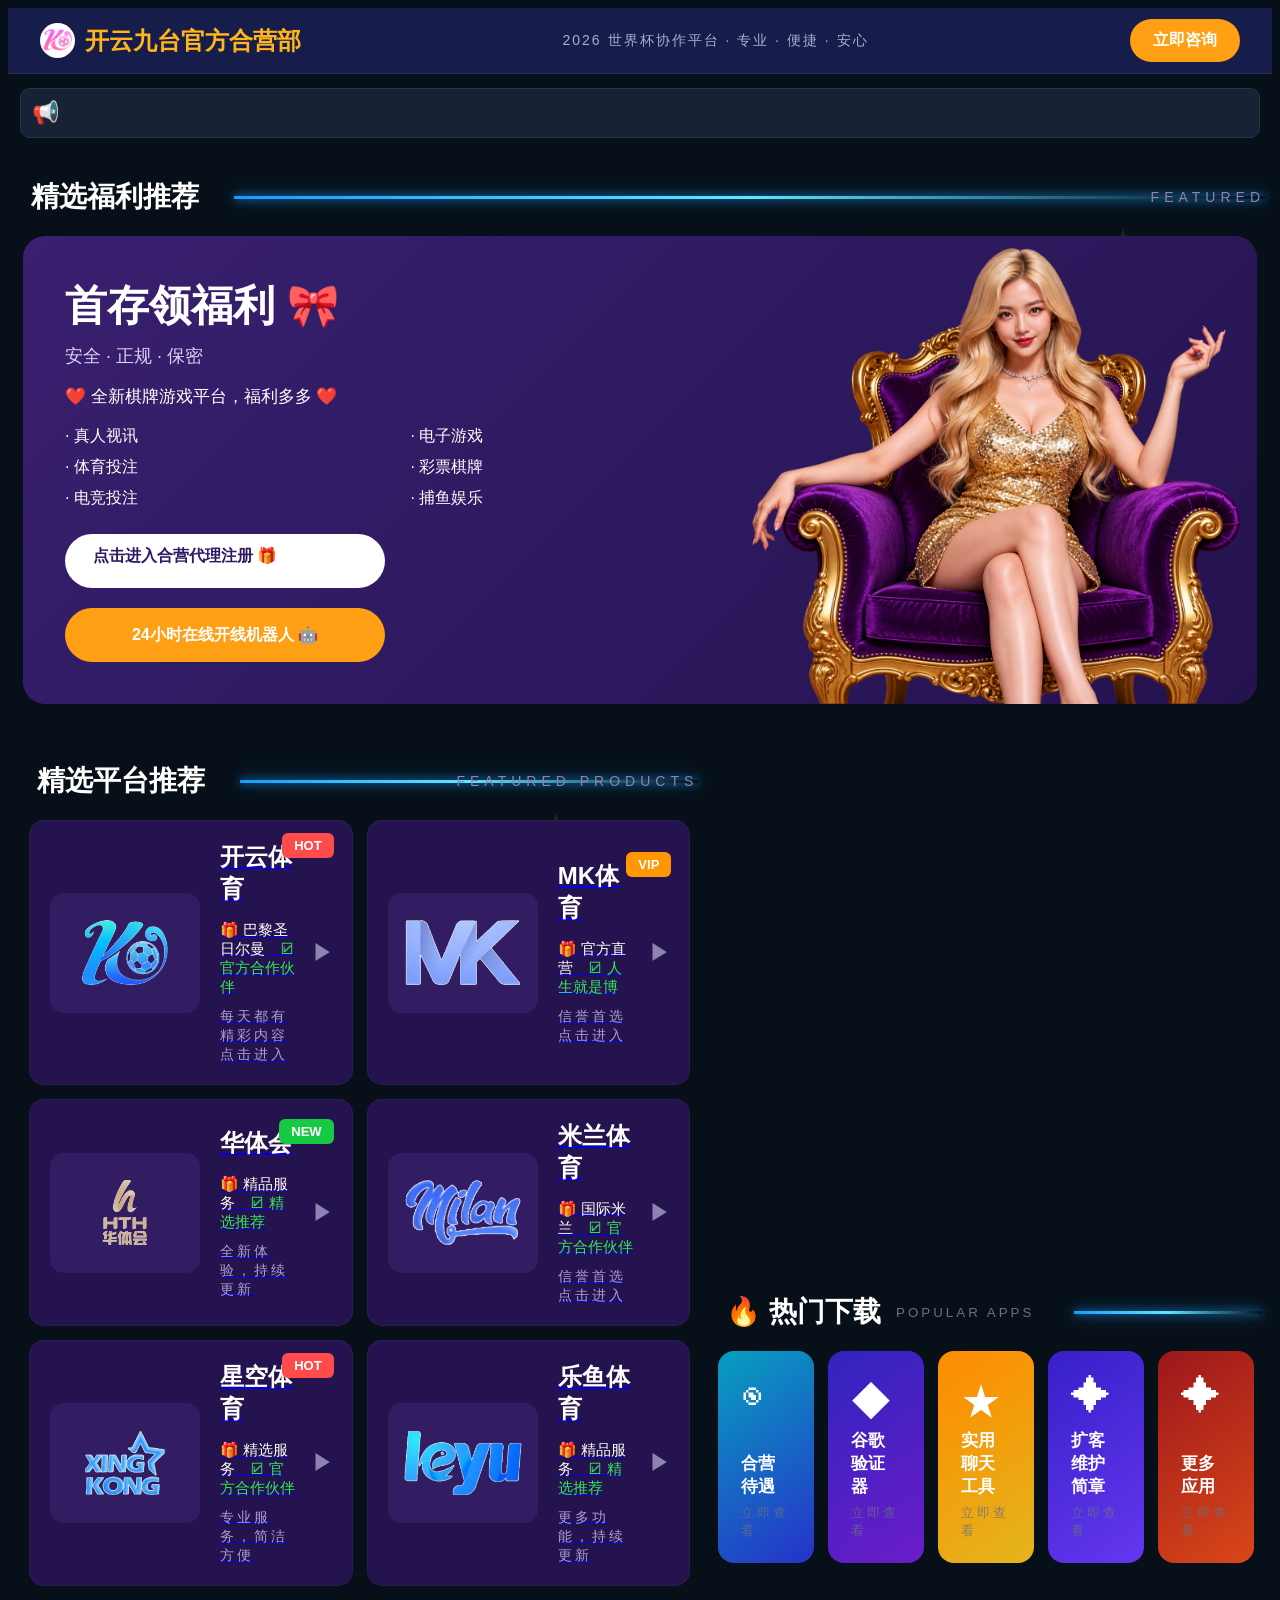
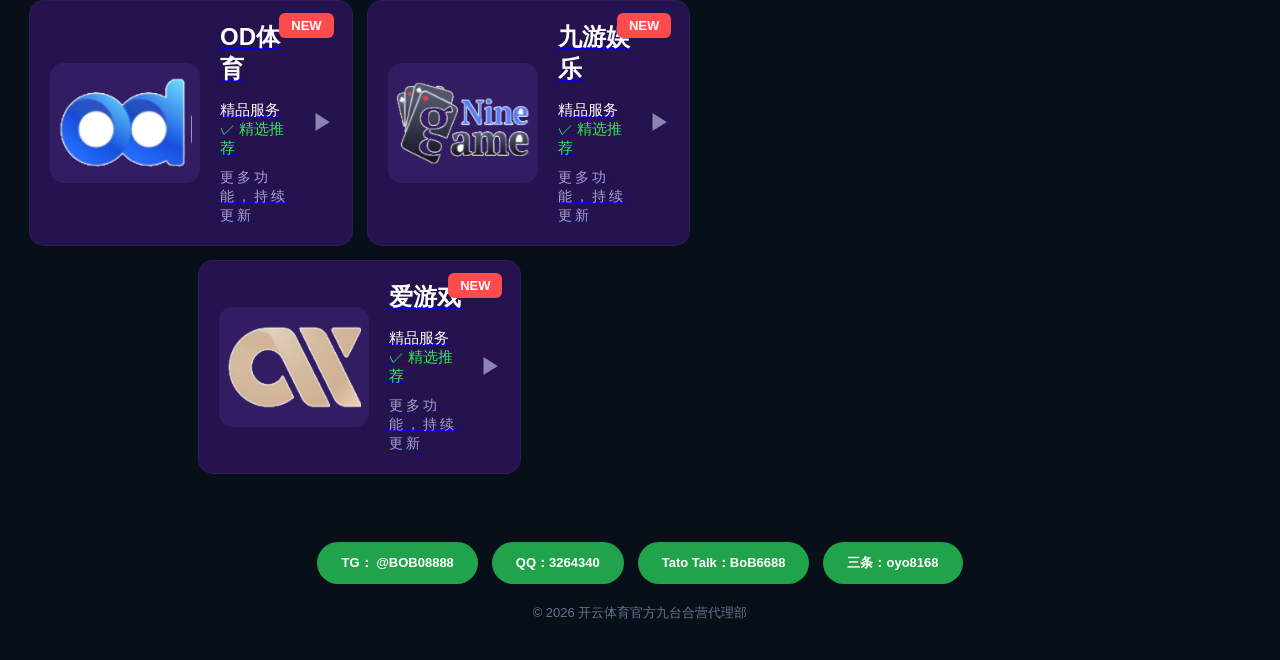
==== commit a1779386: "Update index.html" ====
--- a/index.html
+++ b/index.html
@@ -1454,7 +1454,16 @@
     align-items:center;
     flex:1;
 }
-
+   .section-title .featured-en{
+    position:absolute;
+    right:0;
+}
+.section-title{
+    width:100%;
+    position:relative;
+    display:flex;
+    align-items:center;
+}
 .section-title .title-left::after{
     content:"";
     flex:1;
